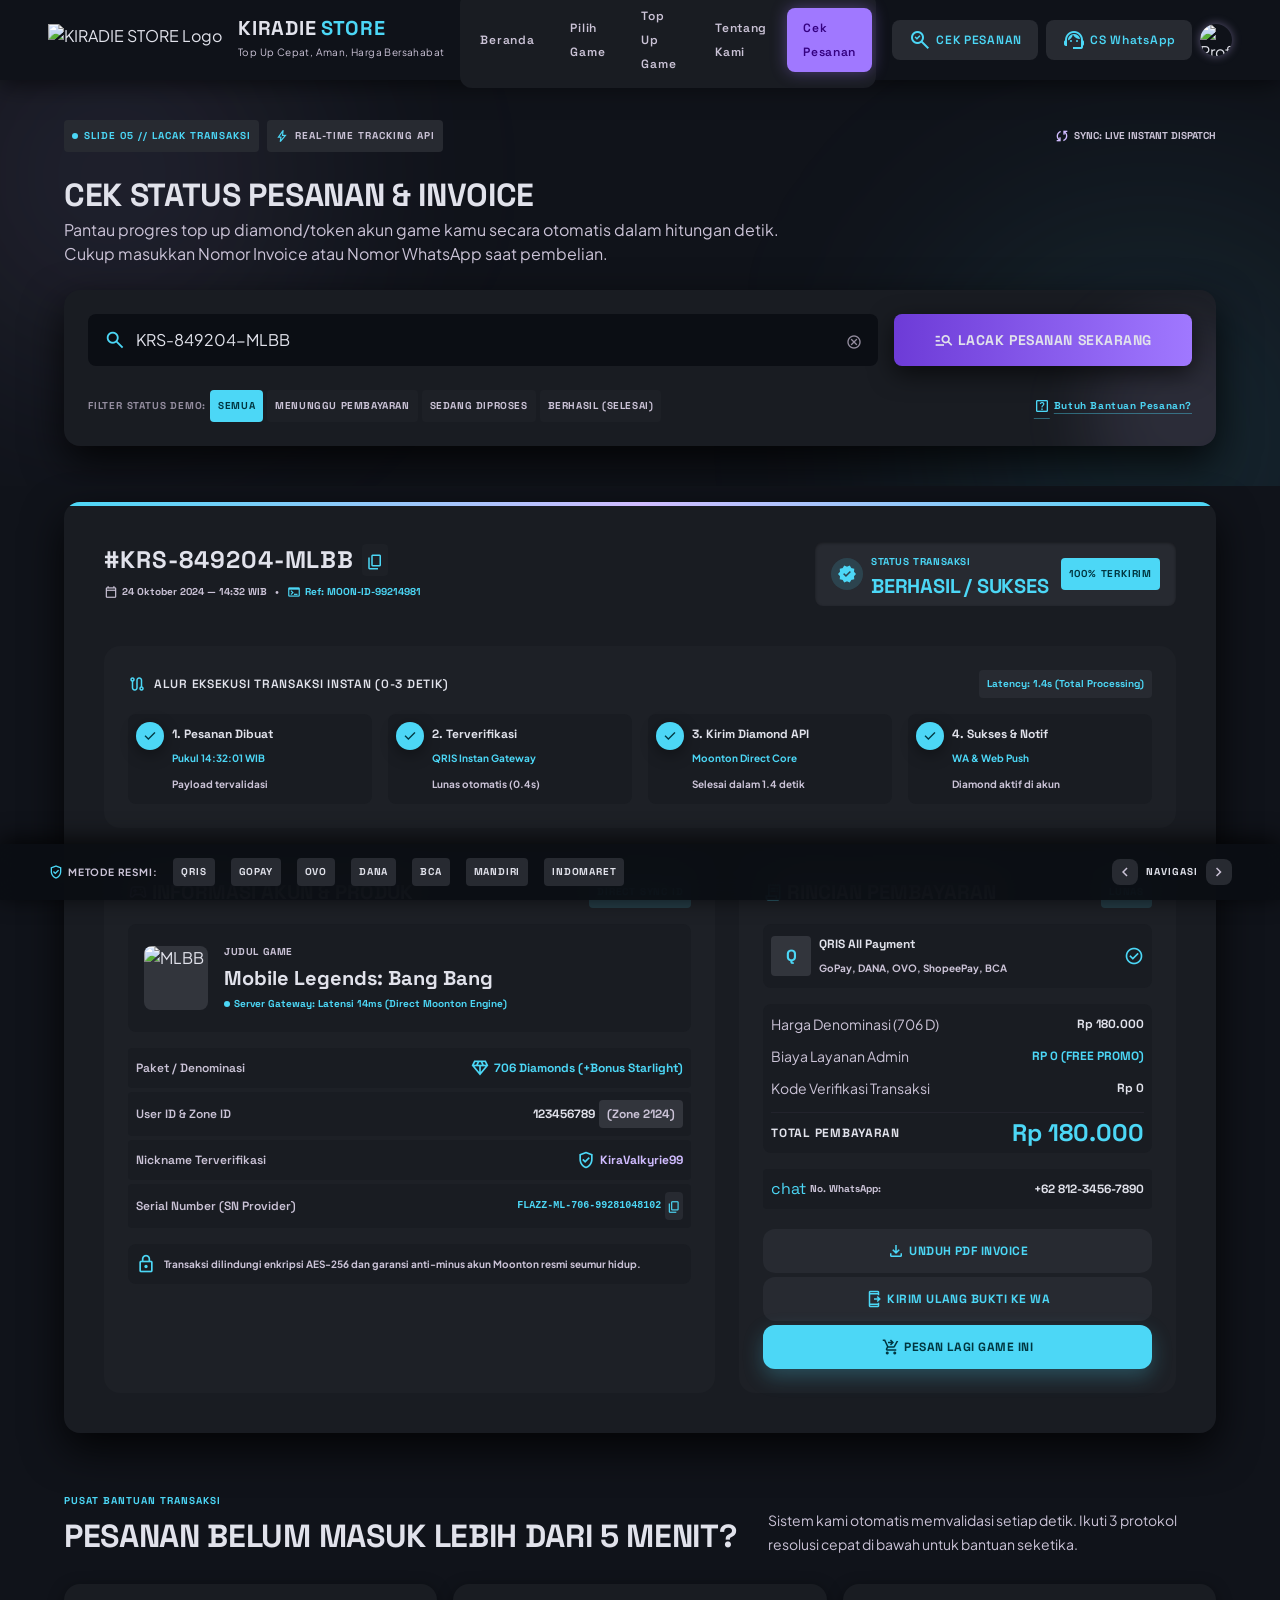
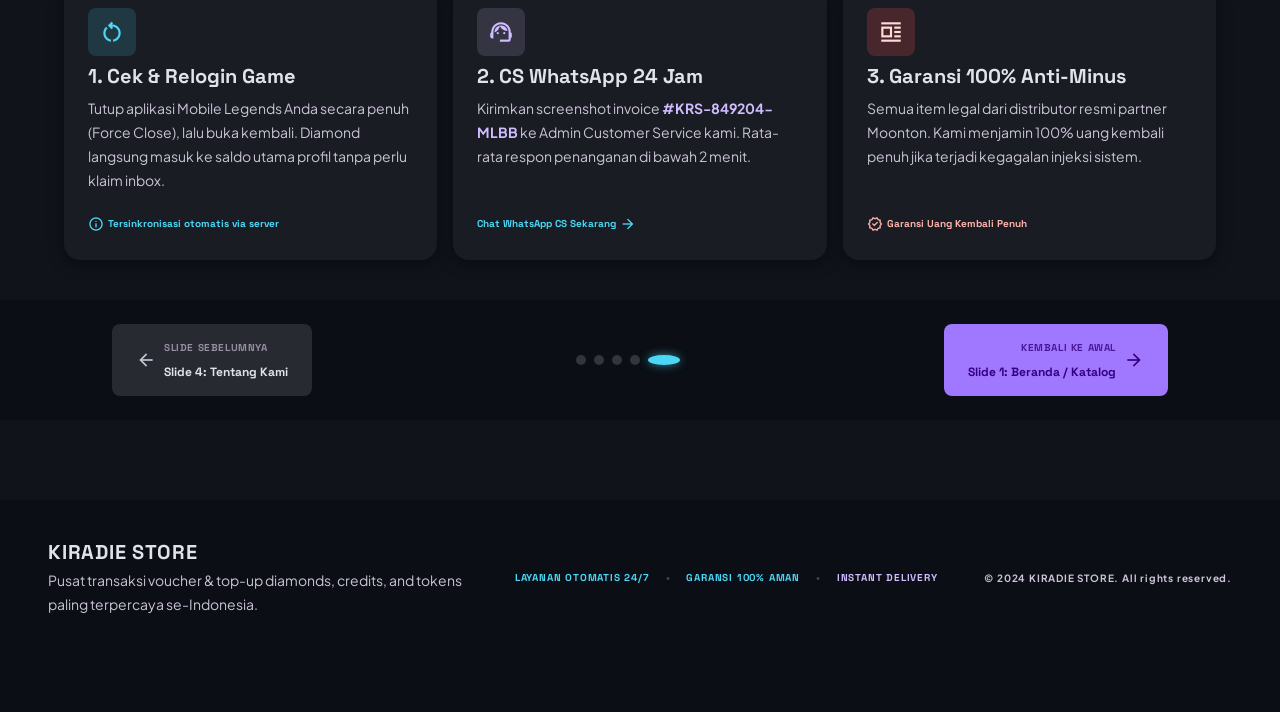
==== cek-pesanan.html @ 27579ad7 "Add files via upload" ====
<!DOCTYPE html>
<html lang="id">
<head>
  <meta charset="utf-8">
  <meta name="viewport" content="width=device-width, initial-scale=1.0">
  <title>Cek Pesanan — KIRADIE STORE</title>
  <link rel="stylesheet" href="style.css">
  <link href="https://fonts.googleapis.com/css2?family=Plus+Jakarta+Sans:wght@400;500;600;700&family=Space+Grotesk:wght@500;600;700&display=swap" rel="stylesheet">
  <link href="https://fonts.googleapis.com/css2?family=Material+Symbols+Outlined:opsz,wght,FILL,GRAD@24,400,0,0" rel="stylesheet">
</head>
<body>
  <header class="site-header">
    <div class="header-inner">
      <div class="header-brand">
        <img class="brand-logo" alt="KIRADIE STORE Logo" src="https://lh3.googleusercontent.com/aida-public/[base64]">
        <div class="brand-text">
          <div class="brand-name"><span>KIRADIE</span><span class="accent">STORE</span></div>
          <span class="brand-tagline">Top Up Cepat, Aman, Harga Bersahabat</span>
        </div>
      </div>
      <nav class="main-nav">
        <a href="index.html" class="nav-link">Beranda</a>
        <a href="pilih-game.html" class="nav-link">Pilih Game</a>
        <a href="top-up-game.html" class="nav-link">Top Up Game</a>
        <a href="tentang-kami.html" class="nav-link">Tentang Kami</a>
        <a href="cek-pesanan.html" class="nav-link active">Cek Pesanan</a>
      </nav>
      <div class="header-actions">
        <a href="cek-pesanan.html" class="btn-check-order"><span class="material-symbols-outlined">search_check</span><span>Cek Pesanan</span></a>
        <a href="https://wa.me/" target="_blank" rel="noopener noreferrer" class="btn-cs"><span class="material-symbols-outlined">support_agent</span><span>CS WhatsApp</span></a>
        <img class="avatar" alt="Profile" src="https://lh3.googleusercontent.com/aida-public/[base64]">
      </div>
    </div>
  </header>

  <main class="main-content">
    <section class="tracking-section">
      <div class="tracking-glow-1"></div>
      <div class="tracking-glow-2"></div>
      <div class="container">
        <div class="tracking-inner">
          <div class="tracking-badges">
            <div class="left">
              <span class="tracking-badge"><span class="dot"></span>SLIDE 05 // LACAK TRANSAKSI</span>
              <span class="tracking-badge plain"><span class="material-symbols-outlined">bolt</span>REAL-TIME TRACKING API</span>
            </div>
            <div class="sync">
              <span class="material-symbols-outlined">sync</span>SYNC: LIVE INSTANT DISPATCH
            </div>
          </div>
          <div class="tracking-title">
            <h1>Cek Status Pesanan & Invoice</h1>
            <p>Pantau progres top up diamond/token akun game kamu secara otomatis dalam hitungan detik. Cukup masukkan Nomor Invoice atau Nomor WhatsApp saat pembelian.</p>
          </div>

          <div class="search-card">
            <form class="search-form" id="trackingForm">
              <div class="search-input-wrap">
                <span class="icon material-symbols-outlined">search</span>
                <input id="invoiceInput" type="text" value="KRS-849204-MLBB" placeholder="Contoh: KRS-20241029-8821 atau 081234567890">
                <button class="btn-clear" type="button" onclick="document.getElementById('invoiceInput').value=''"><span class="material-symbols-outlined">cancel</span></button>
              </div>
              <button class="search-submit" type="submit"><span class="material-symbols-outlined">manage_search</span>Lacak Pesanan Sekarang</button>
            </form>
            <div class="search-footer">
              <div class="left">
                <span class="label">Filter Status Demo:</span>
                <button class="status-chip active" data-filter="all" type="button">Semua</button>
                <button class="status-chip" data-filter="pending" type="button">Menunggu Pembayaran</button>
                <button class="status-chip" data-filter="process" type="button">Sedang Diproses</button>
                <button class="status-chip" data-filter="success" type="button">Berhasil (Selesai)</button>
              </div>
              <a class="help-link" href="https://wa.me/" target="_blank" rel="noopener noreferrer"><span class="material-symbols-outlined">help_center</span>Butuh Bantuan Pesanan?</a>
            </div>
          </div>
        </div>
      </div>
    </section>

    <!-- Invoice Detail -->
    <section class="container">
      <div class="invoice-container" id="invoiceContainer">
        <div class="invoice-card">
          <div class="invoice-header">
            <div class="left">
              <div class="invoice-id-row">
                <span class="invoice-id">#KRS-849204-MLBB</span>
                <button class="btn-copy" onclick="navigator.clipboard.writeText('KRS-849204-MLBB')"><span class="material-symbols-outlined">content_copy</span></button>
              </div>
              <div class="invoice-meta">
                <span class="item"><span class="material-symbols-outlined">calendar_today</span>24 Oktober 2024 — 14:32 WIB</span>
                <span>•</span>
                <span class="item accent"><span class="material-symbols-outlined">terminal</span>Ref: MOON-ID-99214981</span>
              </div>
            </div>
            <div class="status-pill">
              <div class="icon-box"><span class="material-symbols-outlined">verified</span></div>
              <div class="text">
                <span>Status Transaksi</span>
                <span>BERHASIL / SUKSES</span>
              </div>
              <span class="badge badge-secondary">100% TERKIRIM</span>
            </div>
          </div>

          <!-- Stepper -->
          <div class="stepper-card">
            <div class="stepper-card-header">
              <span class="label"><span class="material-symbols-outlined">route</span>Alur Eksekusi Transaksi Instan (0-3 Detik)</span>
              <span class="latency">Latency: 1.4s (Total Processing)</span>
            </div>
            <div class="stepper-grid">
              <div class="step-node"><div class="num"><span class="material-symbols-outlined">check</span></div><div class="text"><span class="title">1. Pesanan Dibuat</span><span class="time">Pukul 14:32:01 WIB</span><span class="detail">Payload tervalidasi</span></div></div>
              <div class="step-node"><div class="num"><span class="material-symbols-outlined">check</span></div><div class="text"><span class="title">2. Terverifikasi</span><span class="time">QRIS Instan Gateway</span><span class="detail">Lunas otomatis (0.4s)</span></div></div>
              <div class="step-node"><div class="num"><span class="material-symbols-outlined">check</span></div><div class="text"><span class="title">3. Kirim Diamond API</span><span class="time">Moonton Direct Core</span><span class="detail">Selesai dalam 1.4 detik</span></div></div>
              <div class="step-node"><div class="num"><span class="material-symbols-outlined">check</span></div><div class="text"><span class="title">4. Sukses & Notif</span><span class="time">WA & Web Push</span><span class="detail">Diamond aktif di akun</span></div></div>
            </div>
          </div>

          <div class="invoice-split">
            <div class="invoice-info-card">
              <div class="invoice-card-header">
                <div class="title info-icon"><span class="material-symbols-outlined">sports_esports</span>Informasi Akun & Produk</div>
                <span class="badge badge-soft">Direct Sync ID</span>
              </div>
              <div class="invoice-game-overview">
                <div class="icon"><img alt="MLBB" src="https://lh3.googleusercontent.com/aida-public/[base64]"></div>
                <div class="text">
                  <span class="l1">Judul Game</span>
                  <span class="l2">Mobile Legends: Bang Bang</span>
                  <span class="l3"><span class="dot"></span>Server Gateway: Latensi 14ms (Direct Moonton Engine)</span>
                </div>
              </div>
              <div class="invoice-specs">
                <div class="row"><span class="label">Paket / Denominasi</span><span class="value accent"><span class="material-symbols-outlined">diamond</span>706 Diamonds (+Bonus Starlight)</span></div>
                <div class="row"><span class="label">User ID & Zone ID</span><span class="value">123456789 <span class="badge-muted">(Zone 2124)</span></span></div>
                <div class="row"><span class="label">Nickname Terverifikasi</span><span class="value accent-primary"><span class="material-symbols-outlined">verified_user</span>KiraValkyrie99</span></div>
                <div class="row"><span class="label">Serial Number (SN Provider)</span><span class="value"><span class="serial">FLAZZ-ML-706-99281048102</span><button class="btn-copy-mini" onclick="navigator.clipboard.writeText('FLAZZ-ML-706-99281048102')"><span class="material-symbols-outlined">content_copy</span></button></span></div>
              </div>
              <div class="invoice-note"><span class="material-symbols-outlined">lock</span>Transaksi dilindungi enkripsi AES-256 dan garansi anti-minus akun Moonton resmi seumur hidup.</div>
            </div>

            <div class="invoice-payment-card">
              <div class="invoice-card-header">
                <div class="title pay-icon"><span class="material-symbols-outlined">receipt_long</span>Rincian Pembayaran</div>
                <span class="badge badge-soft">LUNAS</span>
              </div>
              <div class="payment-method-box">
                <div class="left">
                  <div class="logo-box">Q</div>
                  <div class="text"><span class="l1">QRIS All Payment</span><span class="l2">GoPay, DANA, OVO, ShopeePay, BCA</span></div>
                </div>
                <span class="check material-symbols-outlined">check_circle</span>
              </div>
              <div class="payment-fees">
                <div class="row"><span>Harga Denominasi (706 D)</span><span class="value">Rp 180.000</span></div>
                <div class="row"><span>Biaya Layanan Admin</span><span class="value free">Rp 0 (FREE PROMO)</span></div>
                <div class="row"><span>Kode Verifikasi Transaksi</span><span class="value">Rp 0</span></div>
                <div class="total"><span class="label">Total Pembayaran</span><span class="value">Rp 180.000</span></div>
              </div>
              <div class="wa-target">
                <div class="left"><span class="material-symbols-outlined">chat</span><span>No. WhatsApp:</span></div>
                <span class="value">+62 812-3456-7890</span>
              </div>
              <div class="invoice-actions">
                <button class="btn btn-secondary" onclick="showToast('Mengunduh Invoice PDF resmi...')"><span class="material-symbols-outlined">download</span>Unduh PDF Invoice</button>
                <button class="btn btn-secondary" onclick="showToast('Bukti invoice telah dikirim ulang ke nomor WhatsApp Anda.')"><span class="material-symbols-outlined">send_to_mobile</span>Kirim Ulang Bukti ke WA</button>
                <a href="top-up-game.html" class="btn btn-buy"><span class="material-symbols-outlined">shopping_cart_checkout</span>Pesan Lagi Game Ini</a>
              </div>
            </div>
          </div>
        </div>
      </div>
    </section>

    <!-- Help -->
    <section class="container section-lg">
      <div class="help-header">
        <div class="text">
          <span class="overline">PUSAT BANTUAN TRANSAKSI</span>
          <h2>Pesanan Belum Masuk Lebih dari 5 Menit?</h2>
        </div>
        <p>Sistem kami otomatis memvalidasi setiap detik. Ikuti 3 protokol resolusi cepat di bawah untuk bantuan seketika.</p>
      </div>
      <div class="help-cards">
        <div class="help-card">
          <div class="top">
            <div class="icon-box"><span class="material-symbols-outlined">restart_alt</span></div>
            <h3>1. Cek & Relogin Game</h3>
            <p>Tutup aplikasi Mobile Legends Anda secara penuh (Force Close), lalu buka kembali. Diamond langsung masuk ke saldo utama profil tanpa perlu klaim inbox.</p>
          </div>
          <div class="footer"><span class="material-symbols-outlined">info</span>Tersinkronisasi otomatis via server</div>
        </div>
        <div class="help-card">
          <div class="top">
            <div class="icon-box"><span class="material-symbols-outlined">support_agent</span></div>
            <h3>2. CS WhatsApp 24 Jam</h3>
            <p>Kirimkan screenshot invoice <strong>#KRS-849204-MLBB</strong> ke Admin Customer Service kami. Rata-rata respon penanganan di bawah 2 menit.</p>
          </div>
          <a href="https://wa.me/" target="_blank" rel="noopener noreferrer" class="footer">Chat WhatsApp CS Sekarang <span class="material-symbols-outlined">arrow_forward</span></a>
        </div>
        <div class="help-card">
          <div class="top">
            <div class="icon-box"><span class="material-symbols-outlined">format_image_left</span></div>
            <h3>3. Garansi 100% Anti-Minus</h3>
            <p>Semua item legal dari distributor resmi partner Moonton. Kami menjamin 100% uang kembali penuh jika terjadi kegagalan injeksi sistem.</p>
          </div>
          <div class="footer"><span class="material-symbols-outlined">verified</span>Garansi Uang Kembali Penuh</div>
        </div>
      </div>
    </section>

    <!-- Slide Navigation -->
    <section class="slide-nav">
      <div class="slide-nav-inner">
        <a href="tentang-kami.html" class="slide-link">
          <span class="material-symbols-outlined">arrow_back</span>
          <div class="text">
            <span>Slide Sebelumnya</span>
            <span>Slide 4: Tentang Kami</span>
          </div>
        </a>
        <div class="slide-dots">
          <span class="dot"></span><span class="dot"></span><span class="dot"></span><span class="dot"></span><span class="dot active"></span>
        </div>
        <a href="index.html" class="slide-link next">
          <div class="text">
            <span>Kembali Ke Awal</span>
            <span>Slide 1: Beranda / Katalog</span>
          </div>
          <span class="material-symbols-outlined">arrow_forward</span>
        </a>
      </div>
    </section>

    <div class="toast" id="toastNotification">
      <span class="material-symbols-outlined">notifications_active</span>
      <span id="toastMessage">Aksi berhasil dilakukan</span>
    </div>
  </main>

  <div class="bottom-bar">
    <div class="bottom-bar-inner">
      <div class="payment-methods">
        <span class="pm-label"><span class="material-symbols-outlined">verified_user</span>Metode Resmi:</span>
        <span class="pm-badge">QRIS</span><span class="pm-badge">GOPAY</span><span class="pm-badge">OVO</span><span class="pm-badge">DANA</span><span class="pm-badge">BCA</span><span class="pm-badge">MANDIRI</span><span class="pm-badge">INDOMARET</span>
      </div>
      <div class="bottom-nav">
        <button class="nav-arrow"><span class="material-symbols-outlined">chevron_left</span></button>
        <span class="nav-label">NAVIGASI</span>
        <button class="nav-arrow"><span class="material-symbols-outlined">chevron_right</span></button>
      </div>
    </div>
  </div>

  <footer class="site-footer">
    <div class="footer-inner">
      <div class="footer-brand">
        <span class="footer-title">KIRADIE STORE</span>
        <p>Pusat transaksi voucher & top-up diamonds, credits, and tokens paling terpercaya se-Indonesia.</p>
      </div>
      <div class="footer-features">
        <span>Layanan Otomatis 24/7</span><span>•</span>
        <span>Garansi 100% Aman</span><span>•</span>
        <span>Instant Delivery</span>
      </div>
      <div class="footer-copy">© 2024 KIRADIE STORE. All rights reserved.</div>
    </div>
  </footer>

  <script>
    (function() {
      const form = document.getElementById('trackingForm');
      const invoiceInput = document.getElementById('invoiceInput');
      const container = document.getElementById('invoiceContainer');

      form.addEventListener('submit', function(e) {
        e.preventDefault();
        container.classList.add('loading');
        setTimeout(() => {
          container.classList.remove('loading');
          showToast('Menampilkan hasil transaksi untuk: ' + (invoiceInput.value || 'KRS-849204-MLBB'));
        }, 350);
      });

      document.querySelectorAll('.status-chip').forEach(chip => {
        chip.addEventListener('click', () => {
          document.querySelectorAll('.status-chip').forEach(c => c.classList.remove('active'));
          chip.classList.add('active');
          showToast('Filter status diterapkan: ' + chip.innerText);
        });
      });
    })();

    function showToast(msg) {
      const toast = document.getElementById('toastNotification');
      document.getElementById('toastMessage').innerText = msg;
      toast.classList.add('visible');
      setTimeout(() => toast.classList.remove('visible'), 3200);
    }
  </script>
</body>
</html>
---- style.css ----
/* ============================================
   KIRADIE STORE — Shared Stylesheet
   ============================================ */

/* ---------- Reset ---------- */
*, *::before, *::after {
  box-sizing: border-box;
  margin: 0;
  padding: 0;
}
html { scroll-behavior: smooth; }
html, body { margin: 0; padding: 0; }

::-webkit-scrollbar { display: none; }

::selection {
  background-color: var(--primary);
  color: var(--on-primary);
}

/* ---------- Variables ---------- */
:root {
  --surface:              #10131a;
  --surface-lowest:       #0b0e14;
  --surface-low:          #191c22;
  --surface-container:    #1d2026;
  --surface-high:         #272a31;
  --surface-highest:      #32353c;
  --surface-bright:       #363940;

  --primary:              #d0bcff;
  --primary-container:    #a078ff;
  --primary-fixed:        #e9ddff;
  --primary-fixed-dim:    #d0bcff;
  --on-primary:           #3c0091;
  --on-primary-container: #340080;
  --inverse-primary:      #6d3bd7;

  --secondary:            #4cd7f6;
  --secondary-container:  #03b5d3;
  --secondary-fixed:      #acedff;
  --secondary-fixed-dim:  #4cd7f6;
  --on-secondary:         #003640;

  --tertiary:             #ffb3ad;
  --tertiary-container:   #ff5451;
  --tertiary-fixed:       #ffdad7;
  --on-tertiary:          #68000a;
  --on-tertiary-container:#5c0008;

  --on-surface:           #e1e2eb;
  --on-surface-variant:   #cbc3d7;
  --outline:              #958ea0;
  --outline-variant:      #494454;
  --error:                #ffb4ab;
  --error-container:      #93000a;

  --font-display: 'Space Grotesk', sans-serif;
  --font-body:    'Plus Jakarta Sans', sans-serif;

  --radius-sm:  0.25rem;
  --radius-md:  0.5rem;
  --radius-lg:  0.75rem;
  --radius-xl:  1rem;
  --radius-2xl: 1.5rem;
  --radius-full: 9999px;

  --sp-xs: 0.25rem;
  --sp-sm: 0.5rem;
  --sp-md: 1rem;
  --sp-lg: 1.5rem;
  --sp-xl: 2.5rem;
  --margin: 1rem;
  --margin-tablet: 2rem;
  --margin-desktop: 3rem;

  --shadow-sm: 0 2px 8px rgba(0,0,0,0.3);
  --shadow-md: 0 4px 16px rgba(0,0,0,0.4);
  --shadow-lg: 0 8px 24px rgba(0,0,0,0.6);
  --shadow-xl: 0 16px 40px rgba(0,0,0,0.8);
  --transition: all 0.2s ease;
}

/* ---------- Base ---------- */
body {
  background-color: var(--surface);
  color: var(--on-surface);
  font-family: var(--font-body);
  font-size: 16px;
  line-height: 24px;
  -webkit-font-smoothing: antialiased;
  min-height: 100vh;
  display: flex;
  flex-direction: column;
  overscroll-behavior: none;
}

h1, h2, h3, h4, h5, h6 {
  font-family: var(--font-display);
  font-weight: 600;
  line-height: 1.2;
}
p { margin: 0; }
a { color: inherit; text-decoration: none; }
img { max-width: 100%; display: block; }
button { cursor: pointer; border: none; background: none; color: inherit; font: inherit; }
input, select, textarea { font: inherit; color: inherit; outline: none; }

.material-symbols-outlined {
  font-variation-settings: 'FILL' 0, 'wght' 400, 'GRAD' 0, 'opsz' 24;
  vertical-align: middle;
  line-height: 1;
}

/* ---------- Typography Helpers ---------- */
.font-display   { font-family: var(--font-display); }
.font-body      { font-family: var(--font-body); }
.text-xs        { font-size: 10px; line-height: 14px; letter-spacing: 0.08em; font-weight: 700; }
.text-sm        { font-size: 12px; line-height: 16px; letter-spacing: 0.06em; font-weight: 600; }
.text-body-sm   { font-size: 14px; line-height: 20px; }
.text-body-md   { font-size: 16px; line-height: 24px; }
.text-body-lg   { font-size: 18px; line-height: 28px; }
.text-headline-sm { font-size: 20px; line-height: 28px; font-weight: 600; }
.text-headline-md { font-size: 24px; line-height: 32px; font-weight: 600; }
.text-headline-lg { font-size: 32px; line-height: 40px; font-weight: 700; letter-spacing: -0.01em; }
.text-display     { font-size: 48px; line-height: 56px; font-weight: 700; letter-spacing: -0.02em; }
.text-muted       { color: var(--on-surface-variant); }
.text-primary     { color: var(--primary); }
.text-secondary   { color: var(--secondary); }
.text-tertiary    { color: var(--tertiary); }
.text-accent      { color: var(--secondary); }
.uppercase        { text-transform: uppercase; }
.tracking-wider   { letter-spacing: 0.04em; }
.tracking-widest  { letter-spacing: 0.1em; }
.font-bold        { font-weight: 700; }
.font-semibold    { font-weight: 600; }

/* ---------- Layout ---------- */
.container {
  width: 100%;
  padding-left: var(--margin);
  padding-right: var(--margin);
  margin: 0 auto;
}
@media (min-width: 768px) {
  .container { padding-left: var(--margin-tablet); padding-right: var(--margin-tablet); }
}
@media (min-width: 1024px) {
  .container { padding-left: var(--margin-desktop); padding-right: var(--margin-desktop); }
}

.main-content {
  width: 100%;
  padding-top: 5rem;
  padding-bottom: 5rem;
  flex: 1;
  display: flex;
  flex-direction: column;
}

.flex  { display: flex; }
.flex-col { flex-direction: column; }
.items-center { align-items: center; }
.justify-between { justify-content: space-between; }
.gap-xs { gap: var(--sp-xs); }
.gap-sm { gap: var(--sp-sm); }
.gap-md { gap: var(--sp-md); }
.gap-lg { gap: var(--sp-lg); }
.gap-xl { gap: var(--sp-xl); }

/* ---------- Buttons ---------- */
.btn {
  display: inline-flex;
  align-items: center;
  justify-content: center;
  gap: var(--sp-xs);
  padding: 0.75rem 1rem;
  border-radius: var(--radius-lg);
  font-family: var(--font-display);
  font-size: 14px;
  font-weight: 700;
  text-transform: uppercase;
  letter-spacing: 0.04em;
  transition: var(--transition);
  white-space: nowrap;
}
.btn-primary {
  background: linear-gradient(90deg, var(--primary-container) 0%, var(--inverse-primary) 100%);
  color: var(--on-primary);
  box-shadow: 0 0 24px rgba(160,120,255,0.45);
}
.btn-primary:hover {
  box-shadow: 0 0 36px rgba(160,120,255,0.7);
  transform: scale(1.02);
}
.btn-primary:active { transform: scale(0.98); }
.btn-secondary {
  background: var(--surface-high);
  color: var(--secondary);
}
.btn-secondary:hover { background: var(--surface-highest); }
.btn-outline {
  background: var(--surface-container);
  color: var(--secondary);
  border: 1px solid var(--outline-variant);
}
.btn-cyan {
  background: var(--secondary);
  color: var(--on-secondary);
  box-shadow: 0 0 24px rgba(76,215,246,0.5);
}
.btn-cyan:hover {
  background: var(--secondary-fixed);
  transform: scale(1.05);
}
.btn-ghost {
  background: var(--surface-lowest);
  color: var(--on-surface);
}
.btn-ghost:hover { background: var(--surface-high); }

/* ---------- Badges ---------- */
.badge {
  display: inline-flex;
  align-items: center;
  gap: var(--sp-xs);
  padding: 0.25rem 0.5rem;
  border-radius: var(--radius-sm);
  font-family: var(--font-display);
  font-size: 10px;
  font-weight: 700;
  letter-spacing: 0.08em;
  text-transform: uppercase;
}
.badge-primary   { background: var(--primary-container); color: var(--on-primary-container); }
.badge-secondary { background: var(--secondary); color: var(--on-secondary); }
.badge-tertiary  { background: var(--tertiary-container); color: var(--on-tertiary-container); }
.badge-muted     { background: var(--surface-highest); color: var(--on-surface-variant); }
.badge-soft      { background: rgba(76,215,246,0.15); color: var(--secondary); }

/* ============================================
   HEADER
   ============================================ */
.site-header {
  position: fixed;
  top: 0;
  width: 100%;
  z-index: 50;
  background: rgba(16,19,26,0.9);
  backdrop-filter: blur(20px);
  -webkit-backdrop-filter: blur(20px);
  box-shadow: 0 4px 24px rgba(0,0,0,0.6);
}
.header-inner {
  height: 5rem;
  width: 100%;
  padding: 0 var(--margin);
  display: flex;
  align-items: center;
  justify-content: space-between;
  gap: var(--sp-md);
}
@media (min-width: 768px)  { .header-inner { padding: 0 var(--margin-tablet); } }
@media (min-width: 1024px) { .header-inner { padding: 0 var(--margin-desktop); } }

.header-brand {
  display: flex;
  align-items: center;
  gap: var(--sp-md);
  flex-shrink: 0;
}
.brand-logo {
  height: 2rem;
  width: auto;
  object-fit: contain;
}
.brand-text { display: flex; flex-direction: column; }
.brand-name {
  display: flex;
  align-items: center;
  gap: var(--sp-xs);
  font-family: var(--font-display);
  font-size: 20px;
  font-weight: 700;
  text-transform: uppercase;
  letter-spacing: 0.04em;
}
.brand-name .accent { color: var(--secondary); }
.brand-tagline {
  font-size: 10px;
  color: var(--on-surface-variant);
  letter-spacing: 0.04em;
  display: none;
}
@media (min-width: 640px) { .brand-tagline { display: block; } }

.main-nav {
  display: none;
  align-items: center;
  gap: var(--sp-xs);
  padding: var(--sp-xs);
  border-radius: var(--radius-lg);
  background: var(--surface-low);
}
@media (min-width: 1280px) { .main-nav { display: flex; } }

.nav-link {
  font-family: var(--font-display);
  font-size: 12px;
  font-weight: 600;
  letter-spacing: 0.06em;
  padding: 0.5rem 1rem;
  border-radius: var(--radius-md);
  color: var(--on-surface-variant);
  transition: var(--transition);
}
.nav-link:hover {
  color: var(--on-surface);
  background: var(--surface-container-high);
}
.nav-link.active {
  background: var(--primary-container);
  color: var(--on-primary-container);
  box-shadow: 0 0 16px rgba(160,120,255,0.4);
}

.header-actions {
  display: flex;
  align-items: center;
  gap: var(--sp-sm);
  flex-shrink: 0;
}
.btn-check-order {
  display: none;
  align-items: center;
  gap: var(--sp-xs);
  padding: 0.5rem 1rem;
  border-radius: var(--radius-md);
  background: var(--surface-high);
  color: var(--secondary);
  font-family: var(--font-display);
  font-size: 12px;
  font-weight: 600;
  letter-spacing: 0.06em;
  text-transform: uppercase;
  transition: var(--transition);
}
.btn-check-order:hover {
  background: var(--secondary);
  color: var(--on-secondary);
}
@media (min-width: 768px) { .btn-check-order { display: flex; } }

.btn-cs {
  display: flex;
  align-items: center;
  gap: var(--sp-xs);
  padding: 0.5rem 1rem;
  border-radius: var(--radius-md);
  background: var(--surface-high);
  color: var(--secondary-fixed-dim);
  font-family: var(--font-display);
  font-size: 12px;
  font-weight: 600;
  letter-spacing: 0.06em;
  transition: var(--transition);
}
.btn-cs:hover {
  background: var(--surface-highest);
  color: var(--on-surface);
}
.btn-cs span:last-child { display: none; }
@media (min-width: 1024px) { .btn-cs span:last-child { display: inline; } }

.avatar {
  width: 2rem;
  height: 2rem;
  border-radius: var(--radius-full);
  object-fit: cover;
  box-shadow: 0 0 10px rgba(208,188,255,0.4);
}

/* ============================================
   BOTTOM BAR
   ============================================ */
.bottom-bar {
  position: fixed;
  bottom: 0;
  left: 0;
  right: 0;
  z-index: 40;
  background: rgba(11,14,20,0.95);
  backdrop-filter: blur(20px);
  -webkit-backdrop-filter: blur(20px);
  box-shadow: 0 -4px 24px rgba(0,0,0,0.8);
}
.bottom-bar-inner {
  height: 3.5rem;
  width: 100%;
  padding: 0 var(--margin);
  display: flex;
  align-items: center;
  justify-content: space-between;
  gap: var(--sp-md);
}
@media (min-width: 768px)  { .bottom-bar-inner { padding: 0 var(--margin-tablet); } }
@media (min-width: 1024px) { .bottom-bar-inner { padding: 0 var(--margin-desktop); } }

.payment-methods {
  display: flex;
  align-items: center;
  gap: var(--sp-md);
  overflow-x: auto;
  padding: var(--sp-xs) 0;
}
.pm-label {
  display: flex;
  align-items: center;
  gap: var(--sp-xs);
  flex-shrink: 0;
  font-size: 10px;
  font-weight: 700;
  letter-spacing: 0.08em;
  text-transform: uppercase;
  color: var(--on-surface-variant);
}
.pm-label .material-symbols-outlined { color: var(--secondary); font-size: 16px; }
.pm-badge {
  flex-shrink: 0;
  padding: 0.15rem 0.5rem;
  border-radius: var(--radius-sm);
  background: var(--surface-high);
  color: var(--on-surface);
  font-family: var(--font-display);
  font-size: 10px;
  font-weight: 700;
  letter-spacing: 0.08em;
}
.bottom-nav {
  display: flex;
  align-items: center;
  gap: var(--sp-xs);
  flex-shrink: 0;
}
.nav-arrow {
  padding: var(--sp-xs);
  border-radius: var(--radius-md);
  background: var(--surface-high);
  color: var(--on-surface-variant);
  transition: var(--transition);
  display: flex;
  align-items: center;
  justify-content: center;
}
.nav-arrow:hover {
  background: var(--primary-container);
  color: var(--on-primary-container);
}
.nav-arrow .material-symbols-outlined { font-size: 18px; }
.nav-label {
  font-family: var(--font-display);
  font-size: 10px;
  font-weight: 700;
  letter-spacing: 0.1em;
  color: var(--on-surface);
  padding: 0 var(--sp-xs);
}

/* ============================================
   FOOTER
   ============================================ */
.site-footer {
  width: 100%;
  background: var(--surface-lowest);
  padding-top: var(--sp-xl);
  padding-bottom: 6rem;
  color: var(--on-surface-variant);
}
.footer-inner {
  width: 100%;
  padding: 0 var(--margin);
  display: flex;
  flex-direction: column;
  align-items: center;
  justify-content: space-between;
  gap: var(--sp-lg);
}
@media (min-width: 768px)  { .footer-inner { flex-direction: row; padding: 0 var(--margin-tablet); } }
@media (min-width: 1024px) { .footer-inner { padding: 0 var(--margin-desktop); } }

.footer-brand {
  display: flex;
  flex-direction: column;
  align-items: center;
  gap: var(--sp-xs);
  text-align: center;
}
@media (min-width: 768px) {
  .footer-brand { align-items: flex-start; text-align: left; }
}
.footer-title {
  font-family: var(--font-display);
  font-size: 20px;
  font-weight: 700;
  letter-spacing: 0.04em;
  text-transform: uppercase;
  color: var(--on-surface);
}
.footer-brand p { font-size: 14px; max-width: 420px; }

.footer-features {
  display: flex;
  flex-wrap: wrap;
  align-items: center;
  justify-content: center;
  gap: var(--sp-md);
}
.footer-features span {
  font-family: var(--font-display);
  font-size: 10px;
  font-weight: 700;
  letter-spacing: 0.08em;
  text-transform: uppercase;
}
.footer-features span:nth-child(1) { color: var(--secondary); }
.footer-features span:nth-child(3) { color: var(--secondary-fixed-dim); }
.footer-features span:nth-child(5) { color: var(--primary); }
.footer-features span:nth-child(even) { color: var(--outline-variant); }

.footer-copy {
  font-size: 10px;
  font-weight: 700;
  letter-spacing: 0.08em;
  text-align: center;
}
@media (min-width: 768px) { .footer-copy { text-align: right; } }

/* ============================================
   SECTION HELPERS
   ============================================ */
.section { padding: var(--sp-md) 0; }
.section-lg { padding: var(--sp-xl) 0; }
.section-title {
  font-family: var(--font-display);
  font-size: 24px;
  font-weight: 600;
  text-transform: uppercase;
  color: var(--on-surface);
}
.section-title-lg {
  font-family: var(--font-display);
  font-size: 32px;
  font-weight: 700;
  text-transform: uppercase;
  color: var(--on-surface);
}

/* ============================================
   HOME PAGE
   ============================================ */

/* Live Ticker */
.live-bar {
  width: 100%;
  background: var(--surface-lowest);
  padding: var(--sp-xs) 0;
  overflow: hidden;
}
.live-bar-inner {
  padding: 0 var(--margin);
  display: flex;
  align-items: center;
  justify-content: space-between;
  gap: var(--sp-md);
}
@media (min-width: 768px)  { .live-bar-inner { padding: 0 var(--margin-tablet); } }
@media (min-width: 1024px) { .live-bar-inner { padding: 0 var(--margin-desktop); } }

.live-status {
  display: flex;
  align-items: center;
  gap: var(--sp-sm);
  flex-shrink: 0;
}
.live-dot {
  display: inline-flex;
  width: 8px;
  height: 8px;
  border-radius: var(--radius-full);
  background: var(--secondary);
  animation: ping 1.5s infinite;
}
.live-label {
  font-family: var(--font-display);
  font-size: 10px;
  font-weight: 700;
  letter-spacing: 0.1em;
  text-transform: uppercase;
  color: var(--secondary);
  display: flex;
  align-items: center;
  gap: var(--sp-xs);
}
.live-label .material-symbols-outlined { font-size: 14px; }

.ticker-wrap {
  position: relative;
  overflow: hidden;
  width: 100%;
  height: 24px;
  display: flex;
  align-items: center;
}
.ticker-track {
  display: flex;
  flex-direction: column;
  gap: var(--sp-lg);
  white-space: nowrap;
  transition: transform 0.7s ease-in-out;
}
.ticker-item {
  display: flex;
  align-items: center;
  gap: var(--sp-xs);
  background: rgba(39,42,49,0.6);
  padding: 2px var(--sp-sm);
  border-radius: var(--radius-full);
  box-shadow: var(--shadow-sm);
}
.ticker-item .material-symbols-outlined { font-size: 14px; color: var(--secondary); }
.ticker-item .ticker-text {
  font-size: 14px;
  color: var(--on-surface);
}
.ticker-item .ticker-text .user { color: var(--secondary-fixed-dim); font-weight: 600; }
.ticker-item .ticker-text .item { color: var(--primary); font-weight: 700; }
.ticker-time {
  font-family: var(--font-display);
  font-size: 10px;
  font-weight: 700;
  color: var(--on-surface-variant);
  background: var(--surface-highest);
  padding: 0 6px;
  border-radius: var(--radius-sm);
}

.server-latency {
  display: none;
  align-items: center;
  gap: var(--sp-xs);
  flex-shrink: 0;
  font-family: var(--font-display);
  font-size: 10px;
  font-weight: 700;
  letter-spacing: 0.08em;
  text-transform: uppercase;
  color: var(--on-surface-variant);
}
@media (min-width: 1024px) { .server-latency { display: flex; } }
.server-latency .material-symbols-outlined { color: var(--secondary); font-size: 16px; }
.server-latency .value { color: var(--secondary); font-weight: 700; }

/* Hero */
.hero {
  position: relative;
  width: 100%;
  overflow: hidden;
  padding: var(--sp-lg) 0;
}
@media (min-width: 1024px) { .hero { padding: var(--sp-xl) 0; } }

.hero-glow {
  position: absolute;
  border-radius: 50%;
  filter: blur(130px);
  pointer-events: none;
}
.hero-glow-1 { top: -8rem; left: -5rem; width: 24rem; height: 24rem; background: rgba(160,120,255,0.2); }
.hero-glow-2 { top: 25%; right: -7rem; width: 28rem; height: 28rem; background: rgba(3,181,211,0.2); }
.hero-glow-3 { bottom: -6rem; left: 33%; width: 20rem; height: 20rem; background: rgba(255,84,81,0.15); }

.hero-grid {
  position: relative;
  z-index: 10;
  display: grid;
  grid-template-columns: 1fr;
  gap: var(--sp-xl);
  align-items: center;
}
@media (min-width: 1024px) {
  .hero-grid { grid-template-columns: 7fr 5fr; gap: 1.5rem; }
}

.hero-content { display: flex; flex-direction: column; gap: var(--sp-md); }
.hero-tags {
  display: flex;
  flex-wrap: wrap;
  align-items: center;
  gap: var(--sp-xs);
}
.hero-tag {
  display: inline-flex;
  align-items: center;
  gap: 6px;
  padding: 4px var(--sp-sm);
  border-radius: var(--radius-full);
  background: var(--surface-high);
  box-shadow: var(--shadow-sm);
}
.hero-tag .dot {
  width: 8px;
  height: 8px;
  border-radius: var(--radius-full);
  background: var(--secondary);
  animation: pulse 2s infinite;
}
.hero-tag .label {
  font-family: var(--font-display);
  font-size: 10px;
  font-weight: 700;
  letter-spacing: 0.1em;
  text-transform: uppercase;
  color: var(--secondary);
}
.hero-tag.hot {
  background: rgba(255,84,81,0.2);
  color: var(--tertiary);
}
.hero-tag.hot .material-symbols-outlined { font-size: 14px; }
.hero-tag.hot .label { color: var(--tertiary); font-family: var(--font-display); letter-spacing: 0.06em; }

.hero-title {
  font-family: var(--font-display);
  font-size: 34px;
  font-weight: 700;
  text-transform: uppercase;
  line-height: 1.2;
  letter-spacing: -0.02em;
  color: var(--on-surface);
  margin: 0;
}
@media (min-width: 640px) { .hero-title { font-size: 42px; } }
@media (min-width: 1024px) { .hero-title { font-size: 48px; line-height: 56px; } }
.hero-title .gradient-text {
  background: linear-gradient(90deg, var(--secondary), var(--primary), var(--secondary-fixed));
  -webkit-background-clip: text;
  -webkit-text-fill-color: transparent;
  background-clip: text;
}
.hero-subtitle {
  font-size: 18px;
  line-height: 28px;
  color: var(--on-surface-variant);
  max-width: 640px;
}

.metric-grid {
  display: grid;
  grid-template-columns: repeat(2, 1fr);
  gap: var(--sp-sm);
  padding: var(--sp-xs) 0;
}
@media (min-width: 640px) { .metric-grid { grid-template-columns: repeat(3, 1fr); } }
.metric-card {
  padding: var(--sp-sm);
  border-radius: var(--radius-lg);
  background: var(--surface-low);
  box-shadow: var(--shadow-sm);
  display: flex;
  flex-direction: column;
}
.metric-card:last-child {
  grid-column: span 2;
  justify-content: center;
}
@media (min-width: 640px) { .metric-card:last-child { grid-column: span 1; } }
.metric-card .metric-value {
  display: flex;
  align-items: center;
  gap: var(--sp-xs);
  font-family: var(--font-display);
  font-size: 20px;
  font-weight: 700;
  color: var(--on-surface);
}
.metric-card .metric-value .material-symbols-outlined { font-size: 20px; color: var(--secondary); }
.metric-card:nth-child(2) .metric-value .material-symbols-outlined { color: var(--primary); }
.metric-card:nth-child(3) .metric-value .material-symbols-outlined { color: var(--secondary-fixed-dim); }
.metric-card .metric-label {
  font-family: var(--font-display);
  font-size: 10px;
  font-weight: 700;
  letter-spacing: 0.08em;
  text-transform: uppercase;
  color: var(--on-surface-variant);
  margin-top: 2px;
}

.hero-cta {
  display: flex;
  flex-wrap: wrap;
  align-items: center;
  gap: var(--sp-md);
  padding-top: var(--sp-xs);
}
.hero-cta .btn { padding: 0.75rem 1.5rem; font-size: 20px; text-transform: uppercase; }
.hero-cta .btn .material-symbols-outlined { font-size: 24px; }

.social-proof {
  display: flex;
  align-items: center;
  gap: var(--sp-md);
  padding-top: var(--sp-xs);
}
.avatars { display: flex; }
.avatars .av {
  width: 36px;
  height: 36px;
  border-radius: var(--radius-full);
  border: 2px solid var(--surface);
  background-size: cover;
  background-position: center;
  margin-left: -12px;
}
.avatars .av:first-child { margin-left: 0; }
.avatars .av-more {
  width: 36px;
  height: 36px;
  border-radius: var(--radius-full);
  border: 2px solid var(--surface);
  margin-left: -12px;
  background: var(--primary);
  color: var(--on-primary);
  font-family: var(--font-display);
  font-size: 10px;
  font-weight: 700;
  display: flex;
  align-items: center;
  justify-content: center;
}
.stars { display: flex; color: var(--primary); }
.stars .material-symbols-outlined {
  font-size: 16px;
  font-variation-settings: 'FILL' 1;
}
.social-proof-text { font-size: 14px; color: var(--on-surface-variant); font-weight: 500; }

/* Hero visual card */
.hero-visual {
  border-radius: var(--radius-2xl);
  background: var(--surface-low);
  padding: var(--sp-md);
  box-shadow: var(--shadow-xl);
  position: relative;
  overflow: hidden;
}
.hot-picks-header {
  display: flex;
  align-items: center;
  justify-content: space-between;
  padding-bottom: var(--sp-sm);
}
.hot-picks-title {
  display: flex;
  align-items: center;
  gap: var(--sp-xs);
  font-family: var(--font-display);
  font-size: 20px;
  font-weight: 600;
  text-transform: uppercase;
  letter-spacing: 0.04em;
  color: var(--on-surface);
}
.hot-picks-title .material-symbols-outlined { color: var(--secondary); font-size: 20px; }

.montage {
  position: relative;
  width: 100%;
  height: 16rem;
  border-radius: var(--radius-xl);
  overflow: hidden;
  background-size: cover;
  background-position: center;
  box-shadow: var(--shadow-lg);
}
@media (min-width: 640px) { .montage { height: 18rem; } }
.montage::before {
  content: '';
  position: absolute;
  inset: 0;
  background: linear-gradient(to top, var(--surface), rgba(16,19,26,0.4), transparent);
}
.montage .badge-instant {
  position: absolute;
  top: var(--sp-sm);
  left: var(--sp-sm);
  display: flex;
  align-items: center;
  gap: 4px;
  padding: 4px var(--sp-sm);
  border-radius: var(--radius-md);
  background: rgba(11,14,20,0.9);
  backdrop-filter: blur(8px);
  color: var(--secondary);
  font-family: var(--font-display);
  font-size: 10px;
  font-weight: 700;
  letter-spacing: 0.08em;
}
.montage .montage-content {
  position: absolute;
  bottom: var(--sp-md);
  left: var(--sp-md);
  right: var(--sp-md);
  display: flex;
  flex-direction: column;
  gap: var(--sp-xs);
}
.montage .montage-label {
  font-family: var(--font-display);
  font-size: 10px;
  font-weight: 700;
  letter-spacing: 0.1em;
  text-transform: uppercase;
  color: var(--secondary);
}
.montage .montage-title {
  font-family: var(--font-display);
  font-size: 24px;
  font-weight: 700;
  color: var(--on-surface);
}
.montage .montage-desc {
  font-size: 14px;
  color: var(--on-surface-variant);
  overflow: hidden;
  text-overflow: ellipsis;
  white-space: nowrap;
}

.quick-games {
  display: grid;
  grid-template-columns: repeat(3, 1fr);
  gap: var(--sp-xs);
  padding-top: var(--sp-md);
}
.quick-game {
  padding: var(--sp-xs);
  border-radius: var(--radius-xl);
  background: var(--surface-container);
  display: flex;
  flex-direction: column;
  align-items: center;
  text-align: center;
  gap: 4px;
  transition: var(--transition);
  box-shadow: var(--shadow-sm);
}
.quick-game:hover {
  background: var(--surface-high);
}
.quick-game-img {
  width: 48px;
  height: 48px;
  border-radius: var(--radius-md);
  overflow: hidden;
  background-size: cover;
  background-position: center;
  transition: var(--transition);
}
.quick-game:hover .quick-game-img { transform: scale(1.05); }
.quick-game-name {
  font-family: var(--font-display);
  font-size: 12px;
  font-weight: 700;
  color: var(--on-surface);
}
.quick-game-price { font-size: 10px; font-weight: 700; color: var(--secondary); }

.see-more-btn {
  width: 100%;
  padding: var(--sp-sm) var(--sp-md);
  border-radius: var(--radius-xl);
  background: var(--surface-high);
  color: var(--secondary);
  font-family: var(--font-display);
  font-size: 14px;
  font-weight: 700;
  display: flex;
  align-items: center;
  justify-content: space-between;
  transition: var(--transition);
  margin-top: var(--sp-md);
}
.see-more-btn:hover {
  background: var(--secondary);
  color: var(--on-secondary);
}

/* 4 Pillars */
.pillars {
  display: grid;
  grid-template-columns: 1fr;
  gap: var(--sp-xl);
  padding: var(--sp-md) 0;
}
@media (min-width: 640px) { .pillars { grid-template-columns: repeat(2, 1fr); } }
@media (min-width: 1024px) { .pillars { grid-template-columns: repeat(4, 1fr); } }

.pillar {
  padding: var(--sp-md);
  border-radius: var(--radius-2xl);
  background: var(--surface-low);
  box-shadow: var(--shadow-sm);
  transition: var(--transition);
  display: flex;
  flex-direction: column;
  gap: var(--sp-xs);
}
.pillar:hover { box-shadow: var(--shadow-md); }
.pillar-icon {
  width: 48px;
  height: 48px;
  border-radius: var(--radius-lg);
  display: flex;
  align-items: center;
  justify-content: center;
}
.pillar-icon .material-symbols-outlined { font-size: 26px; }
.pillar:nth-child(1) .pillar-icon { background: rgba(160,120,255,0.2); color: var(--primary); }
.pillar:nth-child(2) .pillar-icon { background: rgba(3,181,211,0.2); color: var(--secondary); }
.pillar:nth-child(3) .pillar-icon { background: rgba(160,120,255,0.2); color: var(--primary-fixed-dim); }
.pillar:nth-child(4) .pillar-icon { background: rgba(255,84,81,0.2); color: var(--tertiary); }
.pillar-label {
  font-family: var(--font-display);
  font-size: 10px;
  font-weight: 700;
  letter-spacing: 0.08em;
  text-transform: uppercase;
}
.pillar:nth-child(1) .pillar-label { color: var(--primary); }
.pillar:nth-child(2) .pillar-label { color: var(--secondary); }
.pillar:nth-child(3) .pillar-label { color: var(--primary-fixed-dim); }
.pillar:nth-child(4) .pillar-label { color: var(--tertiary); }
.pillar-title {
  font-family: var(--font-display);
  font-size: 20px;
  font-weight: 700;
  color: var(--on-surface);
}
.pillar p { font-size: 14px; color: var(--on-surface-variant); }

/* Steps */
.steps-panel {
  padding: var(--sp-lg);
  border-radius: var(--radius-2xl);
  background: var(--surface-low);
  box-shadow: var(--shadow-xl);
  position: relative;
  overflow: hidden;
}
@media (min-width: 1024px) { .steps-panel { padding: var(--sp-xl); } }
.steps-header {
  display: flex;
  flex-direction: column;
  gap: var(--sp-md);
  padding-bottom: var(--sp-lg);
}
@media (min-width: 768px) { .steps-header { flex-direction: row; align-items: flex-end; justify-content: space-between; } }

.steps-label {
  display: inline-flex;
  align-items: center;
  gap: var(--sp-xs);
  color: var(--secondary);
  font-family: var(--font-display);
  font-size: 12px;
  font-weight: 700;
  letter-spacing: 0.06em;
  text-transform: uppercase;
  margin-bottom: var(--sp-xs);
}
.steps-label .material-symbols-outlined { font-size: 18px; }
.steps-title {
  font-family: var(--font-display);
  font-size: 32px;
  font-weight: 700;
  text-transform: uppercase;
  color: var(--on-surface);
}
.steps-desc {
  font-size: 16px;
  color: var(--on-surface-variant);
  max-width: 600px;
  margin-top: var(--sp-xs);
}

.steps-grid {
  display: grid;
  grid-template-columns: 1fr;
  gap: var(--sp-xl);
  position: relative;
  z-index: 10;
}
@media (min-width: 768px) { .steps-grid { grid-template-columns: repeat(3, 1fr); } }

.step-card {
  padding: var(--sp-md);
  border-radius: var(--radius-2xl);
  background: var(--surface-container);
  display: flex;
  flex-direction: column;
  gap: var(--sp-md);
  box-shadow: var(--shadow-md);
  transition: var(--transition);
}
.step-card:hover { background: var(--surface-high); }
.step-top {
  display: flex;
  align-items: center;
  justify-content: space-between;
}
.step-num {
  width: 40px;
  height: 40px;
  border-radius: var(--radius-lg);
  display: flex;
  align-items: center;
  justify-content: center;
  font-family: var(--font-display);
  font-size: 20px;
  font-weight: 700;
}
.step-card:nth-child(1) .step-num { background: var(--primary); color: var(--on-primary); }
.step-card:nth-child(2) .step-num { background: var(--secondary); color: var(--on-secondary); }
.step-card:nth-child(3) .step-num { background: var(--primary-container); color: var(--on-primary-container); }
.step-card .material-symbols-outlined { font-size: 28px; color: var(--on-surface-variant); }
.step-title {
  font-family: var(--font-display);
  font-size: 20px;
  font-weight: 700;
  color: var(--on-surface);
}
.step-desc { font-size: 14px; color: var(--on-surface-variant); }
.step-link {
  margin-top: auto;
  padding-top: var(--sp-xs);
  font-family: var(--font-display);
  font-size: 10px;
  font-weight: 700;
  letter-spacing: 0.08em;
  text-transform: uppercase;
  color: var(--secondary);
  display: flex;
  align-items: center;
  gap: 4px;
}
.step-link .material-symbols-outlined { font-size: 14px; }

/* Popular games */
.popular-header {
  display: flex;
  align-items: center;
  justify-content: space-between;
  margin-bottom: var(--sp-md);
}
.popular-header .title-wrap {
  display: flex;
  align-items: center;
  gap: var(--sp-xs);
}
.popular-header .material-symbols-outlined { color: var(--secondary); font-size: 24px; }
.popular-header h2 {
  font-family: var(--font-display);
  font-size: 24px;
  font-weight: 700;
  text-transform: uppercase;
  color: var(--on-surface);
}
.popular-header .see-all {
  color: var(--secondary);
  font-family: var(--font-display);
  font-size: 12px;
  font-weight: 700;
  letter-spacing: 0.06em;
  text-transform: uppercase;
  display: flex;
  align-items: center;
  gap: 4px;
}
.popular-header .see-all:hover { color: var(--on-surface); }
.popular-header .see-all .material-symbols-outlined { font-size: 16px; }

.game-grid {
  display: grid;
  grid-template-columns: repeat(2, 1fr);
  gap: var(--sp-md);
}
@media (min-width: 640px) { .game-grid { grid-template-columns: repeat(3, 1fr); } }
@media (min-width: 1024px) { .game-grid { grid-template-columns: repeat(5, 1fr); } }

.game-card {
  border-radius: var(--radius-2xl);
  background: var(--surface-low);
  padding: var(--sp-xs);
  display: flex;
  flex-direction: column;
  gap: var(--sp-xs);
  transition: var(--transition);
  box-shadow: var(--shadow-md);
}
.game-card:hover {
  background: var(--surface-container);
  transform: translateY(-4px);
}
.game-img {
  position: relative;
  width: 100%;
  aspect-ratio: 3 / 4;
  border-radius: var(--radius-xl);
  overflow: hidden;
  background-size: cover;
  background-position: center;
}
.game-img::before {
  content: '';
  position: absolute;
  inset: 0;
  background: linear-gradient(to top, var(--surface-lowest), transparent);
}
.game-badge {
  position: absolute;
  top: 8px;
  left: 8px;
  padding: 2px 8px;
  border-radius: var(--radius-sm);
  font-family: var(--font-display);
  font-size: 10px;
  font-weight: 700;
  letter-spacing: 0.06em;
  text-transform: uppercase;
}
.game-badge.sale   { background: var(--tertiary-container); color: var(--on-tertiary); }
.game-badge.instan { background: var(--primary-container); color: var(--on-primary); }
.game-badge.flash  { background: var(--tertiary-container); color: var(--on-tertiary); }
.game-badge.populer{ background: var(--secondary-container); color: var(--on-secondary); }
.game-badge.riot   { background: var(--surface-highest); color: var(--on-surface); }

.game-meta {
  position: absolute;
  bottom: 8px;
  left: 8px;
  right: 8px;
  display: flex;
  flex-direction: column;
}
.game-meta .publisher {
  font-family: var(--font-display);
  font-size: 10px;
  font-weight: 700;
  text-transform: uppercase;
  color: var(--secondary);
}
.game-meta .name {
  font-family: var(--font-display);
  font-size: 20px;
  font-weight: 700;
  color: var(--on-surface);
  overflow: hidden;
  text-overflow: ellipsis;
  white-space: nowrap;
}

.game-info {
  padding: var(--sp-xs);
  display: flex;
  align-items: center;
  justify-content: space-between;
}
.game-info .type { font-size: 10px; font-weight: 700; color: var(--on-surface-variant); }
.game-info .price { font-family: var(--font-display); font-size: 12px; font-weight: 700; color: var(--primary); }
.game-info .icon-btn {
  width: 32px;
  height: 32px;
  border-radius: var(--radius-md);
  background: var(--surface-high);
  display: flex;
  align-items: center;
  justify-content: center;
  color: var(--on-surface-variant);
  transition: var(--transition);
}
.game-card:hover .icon-btn {
  background: var(--primary);
  color: var(--on-primary);
}
.game-info .icon-btn .material-symbols-outlined { font-size: 18px; }

/* CTA */
.cta-banner {
  position: relative;
  border-radius: var(--radius-2xl);
  background: linear-gradient(to right, var(--surface-container), var(--surface-high), var(--surface-container));
  padding: var(--sp-lg);
  box-shadow: var(--shadow-xl);
  display: flex;
  flex-direction: column;
  align-items: center;
  justify-content: space-between;
  gap: var(--sp-lg);
  margin: var(--sp-xl) 0;
}
@media (min-width: 1024px) {
  .cta-banner { flex-direction: row; padding: var(--sp-xl); }
}
.cta-banner-content {
  position: relative;
  z-index: 10;
  display: flex;
  flex-direction: column;
  gap: var(--sp-xs);
  text-align: center;
}
@media (min-width: 1024px) { .cta-banner-content { text-align: left; } }
.cta-banner-content .overline {
  font-family: var(--font-display);
  font-size: 10px;
  font-weight: 700;
  letter-spacing: 0.1em;
  text-transform: uppercase;
  color: var(--secondary);
}
.cta-banner-content h3 {
  font-family: var(--font-display);
  font-size: 32px;
  font-weight: 700;
  text-transform: uppercase;
  color: var(--on-surface);
}
.cta-banner-content p {
  font-size: 16px;
  color: var(--on-surface-variant);
  max-width: 640px;
}
.cta-banner-actions {
  position: relative;
  z-index: 10;
  display: flex;
  flex-wrap: wrap;
  align-items: center;
  justify-content: center;
  gap: var(--sp-md);
}
.cta-banner-actions .btn { padding: 0.75rem 2rem; font-size: 20px; }
.cta-banner-actions .btn .material-symbols-outlined { font-size: 24px; }

/* ============================================
   PAGE: PILIH GAME
   ============================================ */
.page-header {
  position: relative;
  padding: var(--sp-lg) 0;
  overflow: hidden;
}
.page-header-glow-1 {
  position: absolute;
  top: -6rem;
  left: 25%;
  width: 24rem;
  height: 24rem;
  border-radius: 50%;
  background: rgba(160,120,255,0.1);
  filter: blur(120px);
  pointer-events: none;
}
.page-header-glow-2 {
  position: absolute;
  top: 50%;
  right: 10px;
  width: 20rem;
  height: 20rem;
  border-radius: 50%;
  background: rgba(76,215,246,0.1);
  filter: blur(120px);
  pointer-events: none;
}

.page-header-row {
  display: flex;
  flex-direction: column;
  gap: var(--sp-lg);
  margin-bottom: var(--sp-xl);
}
@media (min-width: 1024px) {
  .page-header-row { flex-direction: row; align-items: flex-end; justify-content: space-between; }
}
.page-header-content { max-width: 640px; display: flex; flex-direction: column; gap: var(--sp-xs); }
.page-header-content .meta {
  display: flex;
  align-items: center;
  gap: var(--sp-sm);
  flex-wrap: wrap;
}
.page-header-content .meta .slide-badge {
  padding: 2px var(--sp-sm);
  border-radius: var(--radius-sm);
  background: rgba(208,188,255,0.15);
  color: var(--primary);
  font-family: var(--font-display);
  font-size: 10px;
  font-weight: 700;
  letter-spacing: 0.1em;
  text-transform: uppercase;
}
.page-header-content .meta .server-status {
  font-family: var(--font-display);
  font-size: 10px;
  font-weight: 700;
  letter-spacing: 0.06em;
  text-transform: uppercase;
  color: var(--secondary);
  display: flex;
  align-items: center;
  gap: 4px;
}
.page-header-content .meta .dot {
  width: 6px;
  height: 6px;
  border-radius: var(--radius-full);
  background: var(--secondary);
  animation: ping 1.5s infinite;
}
.page-header-content h1 {
  font-family: var(--font-display);
  font-size: 32px;
  font-weight: 700;
  letter-spacing: -0.01em;
  text-transform: uppercase;
  color: var(--on-surface);
}
.page-header-content h1 .accent { color: var(--secondary); }
.page-header-content p {
  font-size: 16px;
  color: var(--on-surface-variant);
}

.filter-wrap { display: flex; flex-direction: column; gap: var(--sp-sm); }
.filter-tabs {
  display: flex;
  align-items: center;
  gap: var(--sp-xs);
  background: var(--surface-low);
  padding: 6px;
  border-radius: var(--radius-lg);
  flex-wrap: wrap;
}
.filter-tab {
  font-family: var(--font-display);
  font-size: 12px;
  font-weight: 600;
  letter-spacing: 0.06em;
  padding: var(--sp-sm) var(--sp-md);
  border-radius: var(--radius-md);
  background: transparent;
  color: var(--on-surface-variant);
  transition: var(--transition);
  white-space: nowrap;
}
.filter-tab:hover {
  background: var(--surface-high);
  color: var(--on-surface);
}
.filter-tab.active {
  background: var(--primary-container);
  color: var(--on-primary-container);
  box-shadow: var(--shadow-md);
}
.filter-meta {
  display: flex;
  align-items: center;
  justify-content: space-between;
  padding: 0 var(--sp-xs);
  font-family: var(--font-display);
  font-size: 10px;
  font-weight: 700;
  color: var(--on-surface-variant);
}
.filter-meta .validate { color: var(--secondary-fixed-dim); }

/* Bento Games Layout */
.bento-games {
  display: grid;
  grid-template-columns: 1fr;
  gap: var(--sp-md);
  margin-bottom: var(--sp-xl);
}
@media (min-width: 768px) { .bento-games { grid-template-columns: repeat(2, 1fr); } }
@media (min-width: 1024px) { .bento-games { grid-template-columns: repeat(12, 1fr); } }

.bento-card {
  display: flex;
  flex-direction: column;
  justify-content: space-between;
  background: var(--surface-low);
  border-radius: var(--radius-xl);
  overflow: hidden;
  box-shadow: var(--shadow-xl);
  transition: var(--transition);
  position: relative;
}
.bento-card:hover {
  transform: translateY(-4px);
  box-shadow: 0 0 24px rgba(160,120,255,0.25);
}
.bento-card.col-5 { grid-column: span 12; }
.bento-card.col-4 { grid-column: span 12; }
.bento-card.col-3 { grid-column: span 12; }
.bento-card.col-6 { grid-column: span 12; }
@media (min-width: 1024px) {
  .bento-card.col-5 { grid-column: span 5; }
  .bento-card.col-4 { grid-column: span 4; }
  .bento-card.col-3 { grid-column: span 3; }
  .bento-card.col-6 { grid-column: span 6; }
}
.bento-card:hover .bento-img { transform: scale(1.05); }
.bento-card:hover .bento-title { color: var(--primary); }

.bento-img-wrap {
  position: relative;
  width: 100%;
  height: 16rem;
  overflow: hidden;
  background: var(--surface-highest);
}
@media (min-width: 768px) { .bento-img-wrap { height: 18rem; } }
.bento-img {
  width: 100%;
  height: 100%;
  object-fit: cover;
  transition: transform 0.5s ease;
}
.bento-img-wrap::before {
  content: '';
  position: absolute;
  inset: 0;
  background: linear-gradient(to top, var(--surface-low), rgba(25,28,34,0.4), transparent);
  z-index: 1;
}
.bento-badges {
  position: absolute;
  top: var(--sp-md);
  left: var(--sp-md);
  display: flex;
  flex-wrap: wrap;
  gap: var(--sp-xs);
  z-index: 2;
}
.bento-badge {
  padding: 4px var(--sp-sm);
  border-radius: var(--radius-sm);
  font-family: var(--font-display);
  font-size: 10px;
  font-weight: 700;
  letter-spacing: 0.06em;
  text-transform: uppercase;
}
.bento-badge.primary { background: var(--tertiary-container); color: var(--on-tertiary-container); }
.bento-badge.secondary { background: var(--secondary); color: var(--on-secondary); }
.bento-badge.dark { background: rgba(11,14,20,0.8); backdrop-filter: blur(8px); color: var(--secondary); }
.bento-badge.soft { background: var(--surface-high); color: var(--primary); }

.bento-icon {
  position: absolute;
  top: var(--sp-md);
  right: var(--sp-md);
  z-index: 2;
}
.bento-icon .icon-btn {
  width: 40px;
  height: 40px;
  border-radius: var(--radius-full);
  background: rgba(11,14,20,0.8);
  backdrop-filter: blur(8px);
  display: flex;
  align-items: center;
  justify-content: center;
  color: var(--primary);
  transition: var(--transition);
}
.bento-card:hover .bento-icon .icon-btn { background: var(--primary); color: var(--on-primary); }

.bento-meta {
  position: absolute;
  bottom: var(--sp-md);
  left: var(--sp-md);
  right: var(--sp-md);
  display: flex;
  align-items: flex-end;
  justify-content: space-between;
  gap: var(--sp-sm);
  z-index: 2;
}
.bento-meta .text { display: flex; flex-direction: column; }
.bento-meta .category {
  font-family: var(--font-display);
  font-size: 10px;
  font-weight: 700;
  letter-spacing: 0.1em;
  text-transform: uppercase;
  color: var(--secondary);
}
.bento-meta .bento-title {
  font-family: var(--font-display);
  font-size: 24px;
  font-weight: 700;
  text-transform: uppercase;
  color: var(--on-surface);
  transition: var(--transition);
}
.bento-meta .currency {
  display: flex;
  align-items: center;
  gap: 4px;
  background: rgba(50,53,60,0.9);
  padding: 4px var(--sp-sm);
  border-radius: var(--radius-md);
}
.bento-meta .currency .material-symbols-outlined { font-size: 16px; color: var(--secondary); }
.bento-meta .currency span:last-child {
  font-family: var(--font-display);
  font-size: 10px;
  font-weight: 700;
  color: var(--on-surface);
}

.bento-body {
  padding: var(--sp-lg);
  display: flex;
  flex-direction: column;
  justify-content: space-between;
  gap: var(--sp-md);
  flex: 1;
  background: var(--surface-low);
}
.bento-desc {
  font-size: 14px;
  color: var(--on-surface-variant);
  display: -webkit-box;
  -webkit-line-clamp: 2;
  -webkit-box-orient: vertical;
  overflow: hidden;
}
.bento-footer {
  display: flex;
  align-items: center;
  justify-content: space-between;
  padding-top: var(--sp-xs);
}
.bento-price {
  display: flex;
  flex-direction: column;
}
.bento-price .label {
  font-family: var(--font-display);
  font-size: 10px;
  font-weight: 700;
  text-transform: uppercase;
  color: var(--on-surface-variant);
}
.bento-price .value {
  font-family: var(--font-display);
  font-size: 20px;
  font-weight: 700;
  color: var(--secondary);
}
.bento-body .btn {
  padding: 0.5rem 1rem;
  font-size: 12px;
}

/* Assurance bar */
.assurance-bar {
  width: 100%;
  background: var(--surface-low);
  border-radius: var(--radius-xl);
  padding: var(--sp-lg);
  margin-bottom: var(--sp-xl);
  display: flex;
  flex-direction: column;
  align-items: center;
  justify-content: space-between;
  gap: var(--sp-md);
}
@media (min-width: 768px) { .assurance-bar { flex-direction: row; } }
.assurance-left {
  display: flex;
  align-items: center;
  gap: var(--sp-md);
}
.assurance-icon {
  width: 48px;
  height: 48px;
  border-radius: var(--radius-lg);
  background: var(--surface-high);
  display: flex;
  align-items: center;
  justify-content: center;
  color: var(--secondary);
  flex-shrink: 0;
}
.assurance-icon .material-symbols-outlined { font-size: 28px; }
.assurance-text { display: flex; flex-direction: column; }
.assurance-text .title {
  font-family: var(--font-display);
  font-size: 20px;
  font-weight: 700;
  color: var(--on-surface);
}
.assurance-text .subtitle { font-size: 14px; color: var(--on-surface-variant); }
.assurance-text .subtitle strong { color: var(--on-surface); }

.assurance-right {
  display: flex;
  align-items: center;
  gap: var(--sp-lg);
  flex-shrink: 0;
}
.assurance-right .item {
  display: flex;
  align-items: center;
  gap: var(--sp-xs);
  font-family: var(--font-display);
  font-size: 12px;
  font-weight: 600;
  color: var(--on-surface-variant);
}
.assurance-right .item .material-symbols-outlined { color: var(--secondary); font-size: 20px; }

/* Flow navigation */
.flow-nav {
  display: flex;
  align-items: center;
  justify-content: space-between;
  padding: var(--sp-md) 0 var(--sp-lg);
}
.flow-btn {
  display: flex;
  align-items: center;
  gap: var(--sp-xs);
  padding: 0.5rem 1rem;
  border-radius: var(--radius-md);
  background: var(--surface-high);
  color: var(--on-surface-variant);
  font-family: var(--font-display);
  font-size: 12px;
  font-weight: 600;
  letter-spacing: 0.06em;
  text-transform: uppercase;
  transition: var(--transition);
}
.flow-btn:hover { background: var(--surface-highest); color: var(--on-surface); }
.flow-btn.primary {
  background: var(--secondary);
  color: var(--on-secondary);
  box-shadow: 0 0 16px rgba(76,215,246,0.35);
  font-weight: 700;
}
.flow-btn.primary:hover { background: var(--secondary-fixed); }

.flow-dots {
  display: none;
  align-items: center;
  gap: var(--sp-xs);
}
@media (min-width: 768px) { .flow-dots { display: flex; } }
.flow-dots .dot {
  width: 10px;
  height: 10px;
  border-radius: var(--radius-full);
  background: var(--surface-highest);
}
.flow-dots .dot.active {
  width: 32px;
  background: var(--secondary);
  box-shadow: 0 0 8px rgba(76,215,246,0.6);
}

/* ============================================
   PAGE: TOP UP GAME
   ============================================ */
.checkout-hero {
  position: relative;
  width: 100%;
  background: var(--surface-lowest);
  overflow: hidden;
}
.checkout-hero-glow-1 {
  position: absolute; top: -8rem; left: 25%; width: 600px; height: 350px;
  background: rgba(208,188,255,0.1); border-radius: 50%; filter: blur(120px);
  pointer-events: none;
}
.checkout-hero-glow-2 {
  position: absolute; top: 2.5rem; right: 10px; width: 450px; height: 300px;
  background: rgba(76,215,246,0.1); border-radius: 50%; filter: blur(100px);
  pointer-events: none;
}
.checkout-banner {
  position: relative;
  width: 100%;
  height: 18rem;
}
@media (min-width: 768px) { .checkout-banner { height: 21rem; } }
@media (min-width: 1024px) { .checkout-banner { height: 24rem; } }
.checkout-banner-img {
  width: 100%;
  height: 100%;
  background-size: cover;
  background-position: center;
}
.checkout-banner::before {
  content: '';
  position: absolute;
  inset: 0;
  background: linear-gradient(to top, var(--surface) 0%, rgba(16,19,26,0.7) 50%, rgba(16,19,26,0.2) 100%);
}
.checkout-banner::after {
  content: '';
  position: absolute;
  inset: 0;
  background: linear-gradient(to right, var(--surface) 0%, transparent 50%, rgba(16,19,26,0.4) 100%);
}
.checkout-banner-content {
  position: absolute;
  bottom: 1.5rem;
  left: 0;
  right: 0;
  padding: 0 var(--margin);
  display: flex;
  flex-direction: column;
  gap: var(--sp-md);
  z-index: 2;
}
@media (min-width: 768px)  { .checkout-banner-content { padding: 0 var(--margin-tablet); flex-direction: row; align-items: flex-end; justify-content: space-between; } }
@media (min-width: 1024px) { .checkout-banner-content { padding: 0 var(--margin-desktop); } }

.checkout-game-info {
  display: flex;
  align-items: center;
  gap: var(--sp-md);
}
.checkout-game-icon {
  width: 80px;
  height: 80px;
  border-radius: var(--radius-xl);
  overflow: hidden;
  box-shadow: var(--shadow-xl);
  background: var(--surface-high);
  flex-shrink: 0;
  border: 2px solid rgba(208,188,255,0.4);
}
@media (min-width: 768px) { .checkout-game-icon { width: 96px; height: 96px; } }
.checkout-game-icon img { width: 100%; height: 100%; object-fit: cover; }
.checkout-game-meta { display: flex; flex-direction: column; gap: var(--sp-xs); }
.checkout-game-meta .badges {
  display: flex;
  align-items: center;
  flex-wrap: wrap;
  gap: var(--sp-xs);
}
.checkout-game-meta .badges .badge-secondary {
  display: flex;
  align-items: center;
  gap: 4px;
}
.checkout-game-meta .badges .badge-secondary .dot {
  width: 6px; height: 6px; border-radius: 50%;
  background: var(--secondary);
  animation: pulse 2s infinite;
}
.checkout-game-meta h1 {
  font-family: var(--font-display);
  font-size: 32px;
  font-weight: 700;
  color: var(--on-surface);
  letter-spacing: -0.01em;
}
.checkout-game-meta p {
  font-size: 14px;
  color: var(--on-surface-variant);
  max-width: 640px;
}
.checkout-status {
  display: flex;
  align-items: center;
  gap: var(--sp-sm);
  background: rgba(29,32,38,0.8);
  backdrop-filter: blur(8px);
  padding: var(--sp-xs) var(--sp-md);
  border-radius: var(--radius-xl);
  box-shadow: var(--shadow-md);
  align-self: flex-start;
}
@media (min-width: 768px) { .checkout-status { align-self: auto; } }
.checkout-status .material-symbols-outlined { color: var(--secondary); font-size: 20px; }
.checkout-status .text { display: flex; flex-direction: column; }
.checkout-status .text .t1 {
  font-family: var(--font-display);
  font-size: 10px;
  font-weight: 700;
  letter-spacing: 0.04em;
  text-transform: uppercase;
  color: var(--secondary);
}
.checkout-status .text .t2 {
  font-size: 14px;
  color: var(--on-surface-variant);
}
.checkout-status .text .t2 strong { color: var(--on-surface); font-weight: 700; }

.checkout-workspace {
  width: 100%;
  padding: var(--sp-xl) 0;
}
.checkout-grid {
  display: grid;
  grid-template-columns: 1fr;
  gap: var(--sp-xl);
  align-items: start;
}
@media (min-width: 1024px) {
  .checkout-grid { grid-template-columns: 8fr 4fr; gap: 1.5rem; }
}

.checkout-steps { display: flex; flex-direction: column; gap: var(--sp-xl); }

.checkout-step {
  background: var(--surface-container);
  border-radius: var(--radius-xl);
  padding: var(--sp-lg);
  box-shadow: var(--shadow-xl);
  position: relative;
}
.step-header {
  display: flex;
  align-items: center;
  justify-content: space-between;
  gap: var(--sp-md);
  padding-bottom: var(--sp-md);
  margin-bottom: var(--sp-md);
}
.step-header .left {
  display: flex;
  align-items: center;
  gap: var(--sp-sm);
}
.step-number {
  width: 32px;
  height: 32px;
  border-radius: var(--radius-md);
  background: var(--primary-container);
  color: var(--on-primary-container);
  font-family: var(--font-display);
  font-size: 20px;
  font-weight: 700;
  display: flex;
  align-items: center;
  justify-content: center;
  flex-shrink: 0;
}
.step-header .text { display: flex; flex-direction: column; }
.step-header .text h2 {
  font-family: var(--font-display);
  font-size: 20px;
  font-weight: 700;
  color: var(--on-surface);
}
.step-header .text p {
  font-size: 14px;
  color: var(--on-surface-variant);
}
.step-header .btn-help {
  display: flex;
  align-items: center;
  gap: var(--sp-xs);
  padding: var(--sp-xs) var(--sp-sm);
  border-radius: var(--radius-md);
  background: var(--surface-high);
  color: var(--secondary);
  font-family: var(--font-display);
  font-size: 10px;
  font-weight: 700;
  letter-spacing: 0.06em;
  text-transform: uppercase;
  transition: var(--transition);
}
.step-header .btn-help:hover { background: var(--surface-highest); }
.step-header .btn-help .material-symbols-outlined { font-size: 18px; }
.step-header .badge-muted { flex-shrink: 0; }

.input-grid {
  display: grid;
  grid-template-columns: 1fr;
  gap: var(--sp-md);
}
@media (min-width: 640px) {
  .input-grid { grid-template-columns: 7fr 5fr; }
}
.input-field { display: flex; flex-direction: column; gap: var(--sp-xs); }
.input-field label {
  font-family: var(--font-display);
  font-size: 12px;
  font-weight: 600;
  letter-spacing: 0.06em;
  text-transform: uppercase;
  color: var(--on-surface);
}
.input-wrapper { position: relative; }
.input-wrapper input {
  width: 100%;
  padding: 0.5rem 2.5rem 0.5rem 1rem;
  border-radius: var(--radius-md);
  background: var(--surface-lowest);
  color: var(--on-surface);
  font-size: 16px;
  border: none;
  box-shadow: inset 0 1px 3px rgba(0,0,0,0.4);
  transition: var(--transition);
}
.input-wrapper input::placeholder { color: var(--outline-variant); }
.input-wrapper input:focus {
  outline: none;
  box-shadow: 0 0 0 2px var(--primary);
}
.input-wrapper .input-icon {
  position: absolute;
  right: 12px;
  top: 50%;
  transform: translateY(-50%);
  color: var(--outline-variant);
  font-size: 20px;
  pointer-events: none;
}

.nickname-checker {
  margin-top: var(--sp-md);
  padding: var(--sp-md);
  background: var(--surface-low);
  border-radius: var(--radius-md);
  display: flex;
  flex-direction: column;
  gap: var(--sp-md);
  align-items: center;
}
@media (min-width: 640px) {
  .nickname-checker { flex-direction: row; justify-content: space-between; }
}
.nickname-checker .info {
  display: flex;
  align-items: center;
  gap: var(--sp-sm);
  width: 100%;
}
.nickname-checker .info .material-symbols-outlined {
  font-size: 24px;
  color: var(--secondary);
  flex-shrink: 0;
}
.nickname-checker .info .text { display: flex; flex-direction: column; }
.nickname-checker .info .text span:first-child {
  font-family: var(--font-display);
  font-size: 10px;
  font-weight: 700;
  text-transform: uppercase;
  color: var(--on-surface-variant);
  letter-spacing: 0.06em;
}
.nickname-checker .info .text #accountStatusText {
  font-family: var(--font-display);
  font-size: 12px;
  font-weight: 700;
  color: var(--on-surface);
}
.nickname-checker .btn-check {
  width: 100%;
  padding: var(--sp-xs) var(--sp-md);
  border-radius: var(--radius-md);
  background: var(--surface-high);
  color: var(--secondary);
  font-family: var(--font-display);
  font-size: 12px;
  font-weight: 700;
  letter-spacing: 0.06em;
  text-transform: uppercase;
  transition: var(--transition);
}
.nickname-checker .btn-check:hover { background: var(--surface-highest); }
@media (min-width: 640px) { .nickname-checker .btn-check { width: auto; } }

.guide-toggle {
  margin-top: var(--sp-md);
  padding: var(--sp-md);
  background: var(--surface-lowest);
  border-radius: var(--radius-md);
  display: none;
}
.guide-toggle.visible { display: block; }
.guide-toggle .row {
  display: flex;
  align-items: flex-start;
  justify-content: space-between;
  gap: var(--sp-sm);
}
.guide-toggle .text { max-width: 100%; }
.guide-toggle .text .label {
  font-family: var(--font-display);
  font-size: 12px;
  font-weight: 700;
  letter-spacing: 0.06em;
  text-transform: uppercase;
  color: var(--secondary);
}
.guide-toggle .text p {
  font-size: 14px;
  color: var(--on-surface-variant);
  margin-top: var(--sp-xs);
}
.guide-toggle .text p strong { color: var(--on-surface); font-weight: 600; }
.guide-toggle .btn-close {
  color: var(--on-surface-variant);
  padding: 4px;
}
.guide-toggle .btn-close:hover { color: var(--on-surface); }
.guide-toggle .btn-close .material-symbols-outlined { font-size: 20px; }

/* Nominal grid */
.nominal-grid {
  display: grid;
  grid-template-columns: repeat(2, 1fr);
  gap: var(--sp-md);
}
@media (min-width: 640px) { .nominal-grid { grid-template-columns: repeat(3, 1fr); } }
@media (min-width: 1280px) { .nominal-grid { grid-template-columns: repeat(4, 1fr); } }

.nominal-card {
  position: relative;
  text-align: left;
  padding: var(--sp-md);
  border-radius: var(--radius-xl);
  background: var(--surface-low);
  box-shadow: var(--shadow-md);
  transition: var(--transition);
  display: flex;
  flex-direction: column;
  justify-content: space-between;
  gap: var(--sp-sm);
  border: 1px solid transparent;
}
.nominal-card:hover { background: var(--surface-high); }
.nominal-card.selected {
  background: var(--surface-high);
  border-color: var(--secondary);
  box-shadow: 0 0 0 2px var(--secondary);
}
.nominal-card .row-top {
  display: flex;
  align-items: center;
  justify-content: space-between;
  width: 100%;
}
.nominal-card .row-top .material-symbols-outlined { font-size: 24px; color: var(--secondary); }
.nominal-card .row-top .badge-muted {
  font-size: 10px;
  padding: 2px 6px;
}
.nominal-card .name {
  font-family: var(--font-display);
  font-size: 20px;
  font-weight: 700;
  color: var(--on-surface);
}
.nominal-card .subtitle { font-size: 10px; font-weight: 700; color: var(--on-surface-variant); }
.nominal-card .subtitle.accent { color: var(--tertiary); }
.nominal-card .subtitle.secondary { color: var(--secondary-fixed-dim); }
.nominal-card .row-bottom {
  display: flex;
  align-items: center;
  justify-content: space-between;
  margin-top: var(--sp-xs);
  padding-top: var(--sp-xs);
}
.nominal-card .price {
  font-family: var(--font-display);
  font-size: 14px;
  font-weight: 700;
  color: var(--secondary);
}
.nominal-card .check {
  display: none;
  color: var(--secondary);
}
.nominal-card .check .material-symbols-outlined { font-size: 18px; }
.nominal-card.selected .check { display: block; }

.nominal-card .recommend-badge {
  position: absolute;
  top: -10px;
  right: 12px;
  padding: 2px 8px;
  border-radius: var(--radius-full);
  font-family: var(--font-display);
  font-size: 10px;
  font-weight: 700;
  letter-spacing: 0.06em;
  text-transform: uppercase;
  display: flex;
  align-items: center;
  gap: 2px;
  box-shadow: var(--shadow-sm);
}
.nominal-card .recommend-badge .material-symbols-outlined { font-size: 12px; }
.nominal-card .recommend-badge.fire { background: var(--tertiary-container); color: var(--on-tertiary-container); }
.nominal-card .recommend-badge.star { background: var(--secondary-container); color: var(--on-secondary-container); }

/* Payment sections */
.payment-groups { display: flex; flex-direction: column; gap: var(--sp-md); }
.payment-group { display: flex; flex-direction: column; gap: var(--sp-xs); }
.payment-group .group-title {
  font-family: var(--font-display);
  font-size: 12px;
  font-weight: 600;
  letter-spacing: 0.06em;
  text-transform: uppercase;
  color: var(--on-surface-variant);
}
.payment-group + .payment-group { margin-top: var(--sp-sm); }
.payment-group-grid {
  display: grid;
  grid-template-columns: 1fr;
  gap: var(--sp-sm);
}
@media (min-width: 640px) { .payment-group-grid { grid-template-columns: repeat(2, 1fr); } }
@media (min-width: 768px) { .payment-group-grid { grid-template-columns: repeat(3, 1fr); } }
.payment-group-grid.two { grid-template-columns: 1fr; }
@media (min-width: 640px) { .payment-group-grid.two { grid-template-columns: repeat(2, 1fr); } }

.payment-card {
  display: flex;
  align-items: center;
  justify-content: space-between;
  padding: var(--sp-md);
  border-radius: var(--radius-xl);
  background: var(--surface-low);
  transition: var(--transition);
  box-shadow: var(--shadow-sm);
  text-align: left;
  border: 1px solid transparent;
}
.payment-card:hover { background: var(--surface-high); }
.payment-card.selected {
  background: var(--surface-high);
  border-color: var(--secondary);
  box-shadow: 0 0 0 2px var(--secondary);
}
.payment-card .left {
  display: flex;
  align-items: center;
  gap: var(--sp-sm);
}
.payment-card .logo-box {
  width: 40px;
  height: 40px;
  border-radius: var(--radius-md);
  background: var(--surface-highest);
  display: flex;
  align-items: center;
  justify-content: center;
  font-family: var(--font-display);
  font-size: 10px;
  font-weight: 700;
  color: var(--on-surface);
  flex-shrink: 0;
}
.payment-card .logo-box.secondary { color: var(--secondary); }
.payment-card .logo-box.primary { color: var(--primary); }
.payment-card .logo-box.tertiary { color: var(--tertiary); }
.payment-card .text { display: flex; flex-direction: column; }
.payment-card .text .name {
  font-family: var(--font-display);
  font-size: 12px;
  font-weight: 700;
  color: var(--on-surface);
}
.payment-card .text .fee {
  font-family: var(--font-display);
  font-size: 10px;
  font-weight: 600;
  color: var(--on-surface-variant);
}
.payment-card .text .fee.free { color: var(--secondary); }
.payment-card .check {
  color: var(--secondary);
  font-size: 20px;
  display: none;
}
.payment-card.selected .check { display: block; }

/* WA input */
.wa-input-wrap { display: flex; flex-direction: column; gap: var(--sp-xs); max-width: 32rem; }
.wa-input-wrapper {
  position: relative;
  display: flex;
}
.wa-input-wrapper .prefix {
  position: absolute;
  left: 14px;
  top: 50%;
  transform: translateY(-50%);
  font-family: var(--font-display);
  font-size: 12px;
  font-weight: 700;
  color: var(--on-surface-variant);
  pointer-events: none;
}
.wa-input-wrapper input {
  width: 100%;
  padding: 0.5rem 1rem 0.5rem 3.5rem;
  border-radius: var(--radius-md);
  background: var(--surface-lowest);
  color: var(--on-surface);
  font-size: 16px;
  border: none;
  box-shadow: inset 0 1px 3px rgba(0,0,0,0.4);
  transition: var(--transition);
}
.wa-input-wrapper input::placeholder { color: var(--outline-variant); }
.wa-input-wrapper input:focus {
  outline: none;
  box-shadow: 0 0 0 2px var(--primary);
}
.wa-input-wrap .hint {
  font-size: 10px;
  font-weight: 700;
  letter-spacing: 0.06em;
  color: var(--on-surface-variant);
  margin-top: var(--sp-xs);
}

/* Sticky summary */
.summary-col { display: flex; flex-direction: column; gap: var(--sp-md); }
@media (min-width: 1024px) {
  .summary-col { position: sticky; top: 6rem; }
}
.summary-card {
  background: var(--surface-high);
  border-radius: var(--radius-xl);
  padding: var(--sp-lg);
  box-shadow: var(--shadow-xl);
  position: relative;
  overflow: hidden;
}
.summary-card::before {
  content: '';
  position: absolute;
  top: -3rem;
  right: -3rem;
  width: 8rem;
  height: 8rem;
  border-radius: 50%;
  background: rgba(208,188,255,0.2);
  filter: blur(24px);
  pointer-events: none;
}
.summary-header {
  display: flex;
  align-items: center;
  justify-content: space-between;
  padding-bottom: var(--sp-sm);
  margin-bottom: var(--sp-md);
  position: relative;
  z-index: 1;
}
.summary-header .title {
  display: flex;
  align-items: center;
  gap: var(--sp-xs);
  font-family: var(--font-display);
  font-size: 20px;
  font-weight: 700;
  color: var(--on-surface);
}
.summary-header .title .material-symbols-outlined { font-size: 22px; color: var(--secondary); }

.summary-product {
  display: flex;
  align-items: center;
  gap: var(--sp-sm);
  padding: var(--sp-sm);
  border-radius: var(--radius-md);
  background: var(--surface-container);
  margin-bottom: var(--sp-md);
  position: relative;
  z-index: 1;
}
.summary-product .thumb {
  width: 48px;
  height: 48px;
  border-radius: var(--radius-md);
  background: var(--surface-highest);
  overflow: hidden;
  flex-shrink: 0;
}
.summary-product .thumb img { width: 100%; height: 100%; object-fit: cover; }
.summary-product .text {
  display: flex;
  flex-direction: column;
  overflow: hidden;
}
.summary-product .text .name {
  font-family: var(--font-display);
  font-size: 12px;
  font-weight: 700;
  color: var(--on-surface);
  overflow: hidden;
  text-overflow: ellipsis;
  white-space: nowrap;
}
.summary-product .text .type { font-size: 14px; color: var(--secondary); }

.summary-rows {
  display: flex;
  flex-direction: column;
  gap: var(--sp-sm);
  font-size: 14px;
  color: var(--on-surface-variant);
  position: relative;
  z-index: 1;
}
.summary-rows .row {
  display: flex;
  align-items: center;
  justify-content: space-between;
}
.summary-rows .row .value {
  font-family: var(--font-display);
  font-size: 12px;
  font-weight: 700;
  color: var(--on-surface);
  text-align: right;
  overflow: hidden;
  text-overflow: ellipsis;
  white-space: nowrap;
  max-width: 60%;
}

.summary-total {
  margin-top: var(--sp-sm);
  padding: var(--sp-md);
  border-radius: var(--radius-md);
  background: var(--surface-lowest);
  display: flex;
  align-items: center;
  justify-content: space-between;
  box-shadow: inset 0 1px 3px rgba(0,0,0,0.4);
  position: relative;
  z-index: 1;
}
.summary-total .text { display: flex; flex-direction: column; }
.summary-total .text .l1 {
  font-family: var(--font-display);
  font-size: 10px;
  font-weight: 700;
  text-transform: uppercase;
  letter-spacing: 0.06em;
  color: var(--on-surface-variant);
}
.summary-total .text .l2 { font-size: 10px; font-weight: 700; color: var(--secondary); }
.summary-total .value {
  font-family: var(--font-display);
  font-size: 24px;
  font-weight: 700;
  color: var(--secondary);
}

.summary-cta {
  width: 100%;
  margin-top: var(--sp-lg);
  padding: 0.75rem var(--sp-md);
  border-radius: var(--radius-md);
  background: var(--primary-container);
  color: var(--on-primary-container);
  font-family: var(--font-display);
  font-size: 20px;
  font-weight: 700;
  text-transform: uppercase;
  letter-spacing: 0.06em;
  box-shadow: 0 0 24px rgba(160,120,255,0.4);
  display: flex;
  align-items: center;
  justify-content: center;
  gap: var(--sp-xs);
  transition: var(--transition);
  position: relative;
  z-index: 1;
}
.summary-cta:hover {
  background: var(--primary);
  color: var(--on-primary);
}
.summary-cta .material-symbols-outlined { font-size: 24px; }

.summary-guarantees {
  margin-top: var(--sp-md);
  padding-top: var(--sp-xs);
  display: flex;
  flex-direction: column;
  gap: var(--sp-xs);
  font-family: var(--font-display);
  font-size: 10px;
  font-weight: 700;
  color: var(--on-surface-variant);
  position: relative;
  z-index: 1;
}
.summary-guarantees .item { display: flex; align-items: center; gap: var(--sp-xs); }
.summary-guarantees .item .material-symbols-outlined {
  font-size: 16px;
  color: var(--secondary);
}

.promo-alert {
  background: var(--surface-container);
  border-radius: var(--radius-xl);
  padding: var(--sp-md);
  display: flex;
  align-items: center;
  gap: var(--sp-sm);
  box-shadow: var(--shadow-md);
}
.promo-alert .material-symbols-outlined {
  font-size: 28px;
  color: var(--tertiary-container);
  flex-shrink: 0;
}
.promo-alert .text { display: flex; flex-direction: column; }
.promo-alert .text .title {
  font-family: var(--font-display);
  font-size: 12px;
  font-weight: 700;
  color: var(--on-surface);
}
.promo-alert .text p { font-size: 14px; color: var(--on-surface-variant); }

/* Modal */
.modal-backdrop {
  position: fixed;
  inset: 0;
  z-index: 50;
  display: flex;
  align-items: center;
  justify-content: center;
  padding: var(--sp-md);
  background: rgba(11,14,20,0.8);
  backdrop-filter: blur(8px);
  -webkit-backdrop-filter: blur(8px);
}
.modal-backdrop.hidden { display: none; }
.modal-card {
  width: 100%;
  max-width: 28rem;
  background: var(--surface-high);
  border-radius: var(--radius-xl);
  padding: var(--sp-xl);
  box-shadow: var(--shadow-xl);
  display: flex;
  flex-direction: column;
  align-items: center;
  text-align: center;
  position: relative;
}
.modal-icon {
  width: 64px;
  height: 64px;
  border-radius: 50%;
  background: rgba(76,215,246,0.2);
  color: var(--secondary);
  display: flex;
  align-items: center;
  justify-content: center;
  margin-bottom: var(--sp-md);
  box-shadow: 0 0 24px rgba(76,215,246,0.4);
}
.modal-icon .material-symbols-outlined { font-size: 36px; }
.modal-card h3 {
  font-family: var(--font-display);
  font-size: 24px;
  font-weight: 700;
  color: var(--on-surface);
}
.modal-card > p {
  font-size: 16px;
  color: var(--on-surface-variant);
  margin-top: var(--sp-xs);
}
.modal-card > p strong { color: var(--on-surface); }
.modal-details {
  width: 100%;
  background: var(--surface-lowest);
  border-radius: var(--radius-md);
  padding: var(--sp-md);
  margin: var(--sp-md) 0;
  display: flex;
  flex-direction: column;
  gap: var(--sp-xs);
  text-align: left;
}
.modal-details .row {
  display: flex;
  justify-content: space-between;
  font-family: var(--font-display);
  font-size: 12px;
}
.modal-details .row span:first-child { color: var(--on-surface-variant); }
.modal-details .row span:last-child { color: var(--on-surface); font-weight: 700; }
.modal-details .row.highlight span:last-child { color: var(--secondary); }
.modal-actions {
  display: flex;
  flex-direction: column;
  gap: var(--sp-sm);
  width: 100%;
}
.modal-actions .btn {
  width: 100%;
  padding: 0.5rem var(--sp-md);
  font-size: 12px;
  font-weight: 700;
}

/* ============================================
   PAGE: TENTANG KAMI
   ============================================ */
.about-hero {
  padding: var(--sp-xl) 0;
  max-width: 1440px;
  margin: 0 auto;
  width: 100%;
  display: flex;
  flex-direction: column;
  gap: var(--sp-xl);
}
.about-glow-1 {
  position: absolute;
  top: -8rem;
  left: 25%;
  width: 24rem;
  height: 24rem;
  border-radius: 50%;
  background: rgba(208,188,255,0.1);
  filter: blur(120px);
  pointer-events: none;
}

.about-bento {
  display: grid;
  grid-template-columns: 1fr;
  gap: var(--gutter-desktop);
  align-items: stretch;
}
@media (min-width: 1024px) {
  .about-bento { grid-template-columns: 5fr 7fr; }
}

.about-brand-card {
  background: var(--surface-low);
  border-radius: var(--radius-xl);
  padding: var(--sp-lg);
  display: flex;
  flex-direction: column;
  justify-content: space-between;
  gap: var(--sp-md);
  position: relative;
  overflow: hidden;
  box-shadow: var(--shadow-xl);
}
.about-brand-card::before {
  content: '';
  position: absolute;
  top: 0; right: 0;
  width: 16rem;
  height: 16rem;
  background: rgba(208,188,255,0.15);
  border-radius: 50%;
  filter: blur(80px);
  pointer-events: none;
}
.about-brand-top {
  display: flex;
  align-items: center;
  justify-content: space-between;
  position: relative;
  z-index: 1;
}
.about-brand-top .pill {
  padding: var(--sp-xs) var(--sp-md);
  border-radius: var(--radius-full);
  background: var(--surface-high);
  color: var(--secondary);
  font-family: var(--font-display);
  font-size: 10px;
  font-weight: 700;
  letter-spacing: 0.1em;
  text-transform: uppercase;
}
.about-brand-top .live {
  display: flex;
  align-items: center;
  gap: var(--sp-xs);
  font-family: var(--font-display);
  font-size: 10px;
  font-weight: 700;
  letter-spacing: 0.06em;
  color: var(--on-surface-variant);
}
.about-brand-top .live .dot {
  width: 8px;
  height: 8px;
  border-radius: 50%;
  background: var(--secondary);
  animation: pulse 2s infinite;
}

.about-logo-wrap {
  position: relative;
  width: 100%;
  max-width: 280px;
  aspect-ratio: 1;
  margin: var(--sp-sm) auto;
  display: flex;
  align-items: center;
  justify-content: center;
}
.about-logo-wrap::before {
  content: '';
  position: absolute;
  inset: 0;
  background: rgba(160,120,255,0.2);
  border-radius: 50%;
  filter: blur(32px);
}
.about-logo-wrap img {
  position: relative;
  z-index: 1;
  width: 100%;
  height: 100%;
  object-fit: contain;
  transition: transform 0.5s ease;
  filter: drop-shadow(0 0 24px rgba(160,120,255,0.4));
}
.about-brand-card:hover .about-logo-wrap img { transform: scale(1.05); }

.about-brand-text { position: relative; z-index: 1; }
.about-brand-text .overline {
  font-family: var(--font-display);
  font-size: 12px;
  font-weight: 600;
  letter-spacing: 0.1em;
  text-transform: uppercase;
  color: var(--secondary);
  display: block;
  margin-bottom: var(--sp-xs);
}
.about-brand-text h2 {
  font-family: var(--font-display);
  font-size: 32px;
  font-weight: 700;
  color: var(--on-surface);
}
.about-brand-text p {
  font-size: 14px;
  color: var(--on-surface-variant);
  margin-top: var(--sp-sm);
}

.about-brand-stats {
  position: relative;
  z-index: 1;
  padding: var(--sp-md);
  margin-top: var(--sp-md);
  background: rgba(29,32,38,0.6);
  border-radius: var(--radius-md);
  display: flex;
  align-items: center;
  justify-content: space-between;
}
.about-brand-stats .left { display: flex; flex-direction: column; }
.about-brand-stats .left span:first-child {
  font-family: var(--font-display);
  font-size: 10px;
  font-weight: 700;
  letter-spacing: 0.06em;
  text-transform: uppercase;
  color: var(--on-surface-variant);
}
.about-brand-stats .left span:last-child {
  font-family: var(--font-display);
  font-size: 20px;
  font-weight: 700;
  color: var(--secondary);
}
.about-brand-stats .right {
  display: flex;
  align-items: center;
  gap: 4px;
  color: var(--secondary);
}
.about-brand-stats .right .material-symbols-outlined { font-size: 28px; }
.about-brand-stats .right span:last-child {
  font-family: var(--font-display);
  font-size: 12px;
  font-weight: 700;
  letter-spacing: 0.06em;
  text-transform: uppercase;
}

.about-right {
  display: flex;
  flex-direction: column;
  gap: var(--gutter-desktop);
}
.about-vision {
  background: var(--surface-low);
  border-radius: var(--radius-xl);
  padding: var(--sp-lg);
  display: flex;
  flex-direction: column;
  gap: var(--sp-md);
  box-shadow: var(--shadow-md);
}
.about-vision .label {
  display: flex;
  align-items: center;
  gap: var(--sp-sm);
  font-family: var(--font-display);
  font-size: 12px;
  font-weight: 700;
  letter-spacing: 0.1em;
  text-transform: uppercase;
  color: var(--primary);
}
.about-vision .label .material-symbols-outlined { font-size: 24px; }
.about-vision blockquote {
  font-family: var(--font-display);
  font-size: 24px;
  font-weight: 600;
  line-height: 1.6;
  color: var(--on-surface);
}
.about-vision .divider {
  width: 64px;
  height: 4px;
  background: linear-gradient(to right, var(--primary), var(--secondary));
  border-radius: var(--radius-full);
}

.about-missions {
  display: grid;
  grid-template-columns: 1fr;
  gap: var(--sp-md);
}
@media (min-width: 768px) { .about-missions { grid-template-columns: repeat(3, 1fr); } }
.mission-card {
  background: var(--surface-container);
  border-radius: var(--radius-xl);
  padding: var(--sp-md);
  display: flex;
  flex-direction: column;
  gap: var(--sp-sm);
}
.mission-icon {
  width: 40px;
  height: 40px;
  border-radius: var(--radius-md);
  background: var(--surface-high);
  display: flex;
  align-items: center;
  justify-content: center;
}
.mission-icon .material-symbols-outlined { font-size: 20px; }
.mission-card:nth-child(1) .mission-icon { color: var(--secondary); }
.mission-card:nth-child(2) .mission-icon { color: var(--primary); }
.mission-card:nth-child(3) .mission-icon { color: var(--tertiary-fixed-dim); }
.mission-card h3 {
  font-family: var(--font-display);
  font-size: 18px;
  font-weight: 700;
  line-height: 1.3;
  color: var(--on-surface);
}
.mission-card p {
  font-size: 14px;
  color: var(--on-surface-variant);
}

.about-trust {
  background: var(--surface-high);
  border-radius: var(--radius-xl);
  padding: var(--sp-md);
  display: grid;
  grid-template-columns: repeat(3, 1fr);
  gap: var(--sp-md);
}
.about-trust .cell {
  display: flex;
  flex-direction: column;
  align-items: center;
  text-align: center;
  padding: 0 var(--sp-xs);
}
.about-trust .cell + .cell { border-left: 1px solid rgba(73,68,84,0.3); }
.about-trust .num {
  font-family: var(--font-display);
  font-size: 28px;
  font-weight: 700;
  line-height: 1;
  color: var(--primary);
}
.about-trust .cell:nth-child(2) .num { color: var(--secondary); }
.about-trust .cell:nth-child(3) .num { color: var(--on-surface); }
.about-trust .num .material-symbols-outlined {
  font-size: 22px;
  font-variation-settings: 'FILL' 1;
  color: var(--secondary);
  vertical-align: middle;
}
.about-trust .label {
  font-family: var(--font-display);
  font-size: 10px;
  font-weight: 700;
  letter-spacing: 0.06em;
  text-transform: uppercase;
  color: var(--on-surface-variant);
  margin-top: var(--sp-xs);
}

/* 5 Game service cards */
.service-grid {
  display: grid;
  grid-template-columns: 1fr;
  gap: var(--sp-md);
}
@media (min-width: 640px) { .service-grid { grid-template-columns: repeat(2, 1fr); } }
@media (min-width: 1024px) { .service-grid { grid-template-columns: repeat(5, 1fr); } }
.service-card {
  background: var(--surface-low);
  border-radius: var(--radius-xl);
  overflow: hidden;
  box-shadow: var(--shadow-md);
  display: flex;
  flex-direction: column;
  justify-content: space-between;
  transition: var(--transition);
}
.service-card:hover { background: var(--surface-high); }
.service-card .img-wrap {
  position: relative;
  width: 100%;
  aspect-ratio: 4/3;
  overflow: hidden;
}
.service-card .img-wrap img {
  width: 100%;
  height: 100%;
  object-fit: cover;
  transition: transform 0.5s ease;
}
.service-card:hover .img-wrap img { transform: scale(1.1); }
.service-card .img-wrap::before {
  content: '';
  position: absolute;
  inset: 0;
  background: linear-gradient(to top, var(--surface-low), transparent);
  z-index: 1;
}
.service-card .tag {
  position: absolute;
  top: 8px;
  right: 8px;
  padding: 2px 8px;
  border-radius: var(--radius-sm);
  background: rgba(50,53,60,0.9);
  backdrop-filter: blur(8px);
  font-family: var(--font-display);
  font-size: 10px;
  font-weight: 700;
  letter-spacing: 0.06em;
  text-transform: uppercase;
  z-index: 2;
}
.service-card .tag.p   { color: var(--primary); }
.service-card .tag.s   { color: var(--secondary); }
.service-card .tag.t   { color: var(--tertiary); }
.service-card .tag.fd  { color: var(--secondary-fixed-dim); }
.service-card .body {
  padding: var(--sp-md);
  display: flex;
  flex-direction: column;
  justify-content: space-between;
  flex: 1;
  gap: var(--sp-xs);
}
.service-card .body h3 {
  font-family: var(--font-display);
  font-size: 18px;
  font-weight: 700;
  color: var(--on-surface);
}
.service-card .body p {
  font-size: 14px;
  color: var(--on-surface-variant);
  margin-top: var(--sp-xs);
}
.service-card .body .footer {
  padding-top: var(--sp-sm);
  display: flex;
  align-items: center;
  justify-content: space-between;
  color: var(--secondary);
}
.service-card .body .footer span:first-child {
  font-family: var(--font-display);
  font-size: 10px;
  font-weight: 700;
  letter-spacing: 0.06em;
  text-transform: uppercase;
}
.service-card .body .footer .material-symbols-outlined { font-size: 16px; }

/* Team */
.team-header {
  background: var(--surface-low);
  border-radius: var(--radius-xl);
  padding: var(--sp-lg);
  display: flex;
  flex-direction: column;
  gap: var(--sp-md);
  margin-bottom: var(--sp-lg);
}
@media (min-width: 768px) { .team-header { flex-direction: row; align-items: center; justify-content: space-between; } }
.team-header .text {
  display: flex;
  flex-direction: column;
  gap: var(--sp-xs);
  max-width: 640px;
}
.team-header .overline {
  display: flex;
  align-items: center;
  gap: var(--sp-xs);
  font-family: var(--font-display);
  font-size: 10px;
  font-weight: 700;
  letter-spacing: 0.1em;
  text-transform: uppercase;
  color: var(--primary);
}
.team-header .overline .material-symbols-outlined { font-size: 20px; }
.team-header h2 {
  font-family: var(--font-display);
  font-size: 32px;
  font-weight: 700;
  color: var(--on-surface);
}
.team-header p {
  font-size: 14px;
  color: var(--on-surface-variant);
}
.team-header .pill {
  padding: var(--sp-xs) var(--sp-md);
  border-radius: var(--radius-full);
  background: var(--surface-high);
  color: var(--on-surface);
  font-family: var(--font-display);
  font-size: 10px;
  font-weight: 700;
  letter-spacing: 0.06em;
  white-space: nowrap;
}

.team-grid {
  display: grid;
  grid-template-columns: 1fr;
  gap: var(--sp-md);
  align-items: stretch;
}
@media (min-width: 640px) { .team-grid { grid-template-columns: repeat(2, 1fr); } }
@media (min-width: 768px) { .team-grid { grid-template-columns: repeat(3, 1fr); } }
@media (min-width: 1024px) { .team-grid { grid-template-columns: repeat(5, 1fr); } }
.team-card {
  background: var(--surface-low);
  border-radius: var(--radius-xl);
  padding: var(--sp-md);
  display: flex;
  flex-direction: column;
  justify-content: space-between;
  box-shadow: var(--shadow-lg);
  transition: var(--transition);
  gap: var(--sp-md);
}
.team-card:hover { background: var(--surface-container); }
.team-img {
  position: relative;
  width: 100%;
  aspect-ratio: 1;
  border-radius: var(--radius-md);
  overflow: hidden;
  background: var(--surface-highest);
}
.team-img img {
  width: 100%;
  height: 100%;
  object-fit: cover;
  transition: transform 0.3s ease;
}
.team-card:hover .team-img img { transform: scale(1.05); }
.team-img .role {
  position: absolute;
  bottom: 8px;
  left: 8px;
  padding: 2px 8px;
  border-radius: var(--radius-sm);
  background: rgba(11,14,20,0.8);
  backdrop-filter: blur(8px);
  font-family: var(--font-display);
  font-size: 10px;
  font-weight: 700;
  letter-spacing: 0.06em;
  text-transform: uppercase;
  color: var(--primary);
}
.team-img .role.s { color: var(--secondary); }
.team-info { display: flex; flex-direction: column; gap: var(--sp-xs); }
.team-name {
  display: flex;
  align-items: center;
  justify-content: space-between;
}
.team-name h3 {
  font-family: var(--font-display);
  font-size: 18px;
  font-weight: 700;
  color: var(--on-surface);
}
.team-name .dot {
  width: 8px;
  height: 8px;
  border-radius: 50%;
  background: var(--secondary);
}
.team-role {
  font-family: var(--font-display);
  font-size: 10px;
  font-weight: 700;
  letter-spacing: 0.06em;
  text-transform: uppercase;
  color: var(--secondary);
}
.team-info p {
  font-size: 14px;
  color: var(--on-surface-variant);
  margin-top: var(--sp-sm);
}
.team-footer {
  padding-top: var(--sp-sm);
  border-top: 1px solid rgba(73,68,84,0.3);
  display: flex;
  align-items: center;
  justify-content: space-between;
  font-family: var(--font-display);
  font-size: 10px;
  font-weight: 700;
  color: var(--on-surface-variant);
}
.team-footer .status { color: var(--secondary); }
.team-footer .status.primary { color: var(--primary); }

/* Trust & Contact */
.trust-grid {
  display: grid;
  grid-template-columns: 1fr;
  gap: var(--gutter-desktop);
}
@media (min-width: 1024px) { .trust-grid { grid-template-columns: 7fr 5fr; } }
.trust-card {
  background: var(--surface-low);
  border-radius: var(--radius-xl);
  padding: var(--sp-lg);
  display: flex;
  flex-direction: column;
  justify-content: space-between;
  gap: var(--sp-md);
  box-shadow: var(--shadow-md);
}
.trust-card .overline {
  display: flex;
  align-items: center;
  gap: var(--sp-xs);
  font-family: var(--font-display);
  font-size: 10px;
  font-weight: 700;
  letter-spacing: 0.1em;
  text-transform: uppercase;
  color: var(--secondary);
}
.trust-card .overline .material-symbols-outlined { font-size: 20px; }
.trust-card h3 {
  font-family: var(--font-display);
  font-size: 24px;
  font-weight: 700;
  color: var(--on-surface);
}
.trust-card p {
  font-size: 14px;
  color: var(--on-surface-variant);
}
.trust-features {
  display: grid;
  grid-template-columns: 1fr;
  gap: var(--sp-md);
  padding-top: var(--sp-sm);
}
@media (min-width: 768px) { .trust-features { grid-template-columns: repeat(2, 1fr); } }
.trust-feature {
  display: flex;
  align-items: flex-start;
  gap: var(--sp-sm);
  padding: var(--sp-sm);
  border-radius: var(--radius-md);
  background: var(--surface-container);
}
.trust-feature .material-symbols-outlined { font-size: 24px; flex-shrink: 0; }
.trust-feature:nth-child(1) .material-symbols-outlined { color: var(--secondary); }
.trust-feature:nth-child(2) .material-symbols-outlined { color: var(--primary); }
.trust-feature .text { display: flex; flex-direction: column; }
.trust-feature .text h4 {
  font-family: var(--font-display);
  font-size: 16px;
  font-weight: 700;
  color: var(--on-surface);
}
.trust-feature .text p {
  font-size: 14px;
  color: var(--on-surface-variant);
}
.trust-payments {
  padding-top: var(--sp-sm);
  display: flex;
  flex-wrap: wrap;
  align-items: center;
  gap: var(--sp-sm);
}
.trust-payments .label {
  font-family: var(--font-display);
  font-size: 10px;
  font-weight: 700;
  letter-spacing: 0.06em;
  text-transform: uppercase;
  color: var(--on-surface);
}
.trust-payments .badge-muted {
  padding: 4px var(--sp-sm);
  border-radius: var(--radius-sm);
}

.contact-card {
  background: var(--surface-low);
  border-radius: var(--radius-xl);
  padding: var(--sp-lg);
  display: flex;
  flex-direction: column;
  justify-content: space-between;
  gap: var(--sp-md);
  box-shadow: var(--shadow-md);
}
.contact-card .overline {
  display: flex;
  align-items: center;
  gap: var(--sp-xs);
  font-family: var(--font-display);
  font-size: 10px;
  font-weight: 700;
  letter-spacing: 0.1em;
  text-transform: uppercase;
  color: var(--primary);
}
.contact-card .overline .material-symbols-outlined { font-size: 20px; }
.contact-card h3 {
  font-family: var(--font-display);
  font-size: 24px;
  font-weight: 700;
  color: var(--on-surface);
}
.contact-card p {
  font-size: 14px;
  color: var(--on-surface-variant);
}
.contact-links {
  display: flex;
  flex-direction: column;
  gap: var(--sp-sm);
}
.contact-link {
  display: flex;
  align-items: center;
  justify-content: space-between;
  padding: var(--sp-md);
  border-radius: var(--radius-xl);
  background: var(--surface-container);
  transition: var(--transition);
}
.contact-link:hover { background: var(--surface-highest); }
.contact-link .left {
  display: flex;
  align-items: center;
  gap: var(--sp-md);
}
.contact-link .icon-box {
  width: 48px;
  height: 48px;
  border-radius: var(--radius-md);
  background: var(--surface-high);
  display: flex;
  align-items: center;
  justify-content: center;
  transition: transform 0.2s;
}
.contact-link:hover .icon-box { transform: scale(1.05); }
.contact-link .icon-box .material-symbols-outlined { font-size: 26px; }
.contact-link:nth-child(1) .icon-box { color: var(--secondary); }
.contact-link:nth-child(2) .icon-box { color: var(--primary); }
.contact-link .text { display: flex; flex-direction: column; }
.contact-link .text h4 {
  font-family: var(--font-display);
  font-size: 16px;
  font-weight: 700;
  color: var(--on-surface);
}
.contact-link .text p { font-size: 10px; font-weight: 700; letter-spacing: 0.06em; }
.contact-link:nth-child(1) .text p { color: var(--secondary); }
.contact-link:nth-child(2) .text p { color: var(--primary); }
.contact-link .arrow { color: var(--secondary); }
.contact-link:nth-child(2) .arrow { color: var(--primary); }
.contact-link .arrow .material-symbols-outlined { font-size: 22px; transition: transform 0.2s; }
.contact-link:hover .arrow .material-symbols-outlined { transform: translateX(4px); }

.contact-warning {
  padding: var(--sp-sm);
  border-radius: var(--radius-md);
  background: var(--surface-lowest);
  display: flex;
  align-items: center;
  gap: var(--sp-xs);
  color: var(--on-surface-variant);
}
.contact-warning .material-symbols-outlined {
  color: var(--tertiary-container);
  font-size: 18px;
}
.contact-warning span:last-child {
  font-family: var(--font-display);
  font-size: 10px;
  font-weight: 700;
}

.help-callout {
  background: linear-gradient(to right, rgba(160,120,255,0.3), var(--surface-container), rgba(3,181,211,0.2));
  border-radius: var(--radius-xl);
  padding: var(--sp-lg);
  display: flex;
  flex-direction: column;
  align-items: center;
  justify-content: space-between;
  gap: var(--sp-md);
}
@media (min-width: 768px) { .help-callout { flex-direction: row; } }
.help-callout .left {
  display: flex;
  align-items: center;
  gap: var(--sp-md);
}
.help-callout .icon {
  width: 48px;
  height: 48px;
  border-radius: 50%;
  background: var(--primary-container);
  color: var(--on-primary-container);
  display: flex;
  align-items: center;
  justify-content: center;
  box-shadow: var(--shadow-lg);
  flex-shrink: 0;
}
.help-callout .icon .material-symbols-outlined { font-size: 24px; }
.help-callout .text { display: flex; flex-direction: column; }
.help-callout .text h3 {
  font-family: var(--font-display);
  font-size: 20px;
  font-weight: 700;
  color: var(--on-surface);
}
.help-callout .text p { font-size: 14px; color: var(--on-surface-variant); }
.help-callout .btn-primary { padding: 0.5rem 1.5rem; }

/* ============================================
   PAGE: CEK PESANAN
   ============================================ */
.tracking-section {
  position: relative;
  width: 100%;
  padding: var(--sp-xl) 0;
  overflow: hidden;
}
.tracking-glow-1 {
  position: absolute;
  top: -6rem;
  left: -5rem;
  width: 24rem;
  height: 24rem;
  border-radius: 50%;
  background: rgba(208,188,255,0.1);
  filter: blur(120px);
  pointer-events: none;
}
.tracking-glow-2 {
  position: absolute;
  top: 33%;
  right: -6rem;
  width: 28rem;
  height: 28rem;
  border-radius: 50%;
  background: rgba(76,215,246,0.1);
  filter: blur(120px);
  pointer-events: none;
}
.tracking-inner {
  max-width: 72rem;
  margin: 0 auto;
  display: flex;
  flex-direction: column;
  gap: var(--sp-lg);
  position: relative;
  z-index: 10;
}
.tracking-badges {
  display: flex;
  flex-wrap: wrap;
  align-items: center;
  justify-content: space-between;
  gap: var(--sp-sm);
}
.tracking-badges .left {
  display: flex;
  align-items: center;
  gap: var(--sp-sm);
}
.tracking-badge {
  padding: var(--sp-xs) var(--sp-sm);
  border-radius: var(--radius-sm);
  background: var(--surface-high);
  color: var(--secondary);
  font-family: var(--font-display);
  font-size: 10px;
  font-weight: 700;
  letter-spacing: 0.1em;
  text-transform: uppercase;
  display: flex;
  align-items: center;
  gap: 6px;
}
.tracking-badge .dot {
  width: 6px;
  height: 6px;
  border-radius: 50%;
  background: var(--secondary);
  animation: ping 1.5s infinite;
}
.tracking-badge.plain { color: var(--on-surface-variant); }
.tracking-badge.plain .material-symbols-outlined { color: var(--secondary); font-size: 14px; }
.tracking-badges .sync {
  display: flex;
  align-items: center;
  gap: var(--sp-xs);
  font-family: var(--font-display);
  font-size: 10px;
  font-weight: 700;
  color: var(--on-surface-variant);
}
.tracking-badges .sync .material-symbols-outlined { color: var(--primary); font-size: 16px; }

.tracking-title { max-width: 48rem; display: flex; flex-direction: column; gap: var(--sp-xs); }
.tracking-title h1 {
  font-family: var(--font-display);
  font-size: 32px;
  font-weight: 700;
  letter-spacing: -0.01em;
  text-transform: uppercase;
  color: var(--on-surface);
}
.tracking-title p {
  font-size: 16px;
  color: var(--on-surface-variant);
}

.search-card {
  background: var(--surface-low);
  border-radius: var(--radius-xl);
  padding: var(--sp-lg);
  box-shadow: var(--shadow-xl);
  position: relative;
  overflow: hidden;
}
.search-card::before {
  content: '';
  position: absolute;
  right: -4rem;
  bottom: -4rem;
  width: 12rem;
  height: 12rem;
  border-radius: 50%;
  background: rgba(208,188,255,0.1);
  filter: blur(32px);
  pointer-events: none;
}
.search-form {
  display: flex;
  flex-direction: column;
  gap: var(--sp-md);
  position: relative;
  z-index: 1;
}
@media (min-width: 1024px) { .search-form { flex-direction: row; align-items: stretch; } }
.search-input-wrap {
  flex: 1;
  position: relative;
  display: flex;
  align-items: center;
}
.search-input-wrap .icon {
  position: absolute;
  left: var(--sp-md);
  color: var(--secondary);
  font-size: 22px;
  pointer-events: none;
}
.search-input-wrap input {
  width: 100%;
  padding: 0.875rem var(--sp-md) 0.875rem 3rem;
  border-radius: var(--radius-md);
  background: var(--surface-lowest);
  color: var(--on-surface);
  font-size: 16px;
  border: none;
  transition: var(--transition);
}
.search-input-wrap input::placeholder { color: var(--outline); }
.search-input-wrap input:focus {
  outline: none;
  background: var(--surface-highest);
}
.search-input-wrap .btn-clear {
  position: absolute;
  right: 12px;
  padding: 4px;
  border-radius: var(--radius-sm);
  background: transparent;
  color: var(--outline);
  transition: var(--transition);
}
.search-input-wrap .btn-clear:hover {
  background: var(--surface-container);
  color: var(--on-surface);
}
.search-input-wrap .btn-clear .material-symbols-outlined { font-size: 16px; }
.search-submit {
  padding: 0.875rem var(--sp-xl);
  border-radius: var(--radius-md);
  background: linear-gradient(to right, var(--inverse-primary), var(--primary-container));
  color: var(--on-surface);
  font-family: var(--font-display);
  font-size: 14px;
  font-weight: 700;
  letter-spacing: 0.04em;
  text-transform: uppercase;
  display: flex;
  align-items: center;
  justify-content: center;
  gap: var(--sp-xs);
  box-shadow: var(--shadow-lg);
  transition: var(--transition);
}
.search-submit:hover {
  transform: translateY(-2px);
  box-shadow: 0 8px 32px rgba(160,120,255,0.5);
}
.search-submit .material-symbols-outlined { font-size: 20px; }

.search-footer {
  margin-top: var(--sp-md);
  padding-top: var(--sp-sm);
  display: flex;
  flex-wrap: wrap;
  align-items: center;
  justify-content: space-between;
  gap: var(--sp-md);
  position: relative;
  z-index: 1;
}
.search-footer .left {
  display: flex;
  align-items: center;
  gap: var(--sp-xs);
  flex-wrap: wrap;
}
.search-footer .left .label {
  font-family: var(--font-display);
  font-size: 10px;
  font-weight: 700;
  letter-spacing: 0.08em;
  text-transform: uppercase;
  color: var(--outline);
}
.status-chip {
  padding: 4px var(--sp-sm);
  border-radius: var(--radius-sm);
  background: var(--surface-container);
  color: var(--on-surface-variant);
  font-family: var(--font-display);
  font-size: 10px;
  font-weight: 700;
  letter-spacing: 0.06em;
  text-transform: uppercase;
  transition: var(--transition);
}
.status-chip:hover { color: var(--on-surface); }
.status-chip.active {
  background: var(--secondary);
  color: var(--on-secondary);
}
.search-footer .help-link {
  display: flex;
  align-items: center;
  gap: 4px;
  font-family: var(--font-display);
  font-size: 10px;
  font-weight: 700;
  letter-spacing: 0.06em;
  color: var(--secondary);
  text-decoration: underline;
  text-decoration-color: rgba(76,215,246,0.4);
  text-underline-offset: 4px;
}
.search-footer .help-link:hover { color: var(--secondary-fixed); }
.search-footer .help-link .material-symbols-outlined { font-size: 16px; }

/* Invoice detail */
.invoice-container {
  max-width: 72rem;
  margin: 0 auto;
  display: flex;
  flex-direction: column;
  gap: var(--sp-lg);
  padding: var(--sp-md) 0;
  transition: all 0.3s ease;
}
.invoice-container.loading {
  opacity: 0.4;
  transform: scale(0.99);
}
.invoice-card {
  border-radius: var(--radius-xl);
  background: var(--surface-low);
  padding: var(--sp-md);
  box-shadow: var(--shadow-xl);
  display: flex;
  flex-direction: column;
  gap: var(--sp-lg);
  position: relative;
  overflow: hidden;
}
@media (min-width: 768px) { .invoice-card { padding: var(--sp-xl); } }
.invoice-card::before {
  content: '';
  position: absolute;
  top: 0;
  left: 0;
  right: 0;
  height: 4px;
  background: linear-gradient(to right, var(--secondary), var(--primary), var(--secondary));
}
.invoice-header {
  display: flex;
  flex-direction: column;
  gap: var(--sp-md);
  padding-bottom: var(--sp-md);
}
@media (min-width: 768px) { .invoice-header { flex-direction: row; align-items: center; justify-content: space-between; } }
.invoice-header .left { display: flex; flex-direction: column; gap: var(--sp-xs); }
.invoice-id-row { display: flex; align-items: center; gap: var(--sp-sm); flex-wrap: wrap; }
.invoice-id {
  font-family: var(--font-display);
  font-size: 24px;
  font-weight: 700;
  letter-spacing: 0.04em;
  color: var(--on-surface);
}
.invoice-id-row .btn-copy {
  padding: 4px;
  border-radius: var(--radius-sm);
  background: var(--surface-container);
  color: var(--secondary);
  transition: var(--transition);
}
.invoice-id-row .btn-copy:hover { background: var(--surface-high); }
.invoice-id-row .btn-copy .material-symbols-outlined { font-size: 18px; }
.invoice-meta {
  display: flex;
  align-items: center;
  gap: var(--sp-sm);
  font-family: var(--font-display);
  font-size: 10px;
  font-weight: 700;
  color: var(--on-surface-variant);
  flex-wrap: wrap;
}
.invoice-meta .item { display: flex; align-items: center; gap: 4px; }
.invoice-meta .item .material-symbols-outlined { font-size: 14px; }
.invoice-meta .item.accent { color: var(--secondary); }

.status-pill {
  display: flex;
  align-items: center;
  gap: var(--sp-sm);
  padding: var(--sp-sm) var(--sp-md);
  border-radius: var(--radius-md);
  background: var(--surface-high);
  box-shadow: inset 0 1px 3px rgba(0,0,0,0.4);
}
.status-pill .icon-box {
  width: 32px;
  height: 32px;
  border-radius: 50%;
  background: rgba(76,215,246,0.15);
  color: var(--secondary);
  display: flex;
  align-items: center;
  justify-content: center;
}
.status-pill .icon-box .material-symbols-outlined {
  font-size: 20px;
  font-variation-settings: 'FILL' 1;
}
.status-pill .text { display: flex; flex-direction: column; }
.status-pill .text span:first-child {
  font-family: var(--font-display);
  font-size: 10px;
  font-weight: 700;
  letter-spacing: 0.06em;
  text-transform: uppercase;
  color: var(--secondary);
}
.status-pill .text span:last-child {
  font-family: var(--font-display);
  font-size: 20px;
  font-weight: 700;
  letter-spacing: -0.01em;
  color: var(--secondary);
}
.status-pill .badge-secondary { margin-left: var(--sp-xs); }

.stepper-card {
  padding: var(--sp-md);
  background: var(--surface-container);
  border-radius: var(--radius-xl);
}
@media (min-width: 768px) { .stepper-card { padding: var(--sp-lg); } }
.stepper-card-header {
  display: flex;
  align-items: center;
  justify-content: space-between;
  margin-bottom: var(--sp-md);
  flex-wrap: wrap;
  gap: var(--sp-xs);
}
.stepper-card-header .label {
  font-family: var(--font-display);
  font-size: 12px;
  font-weight: 600;
  letter-spacing: 0.06em;
  text-transform: uppercase;
  color: var(--on-surface);
  display: flex;
  align-items: center;
  gap: var(--sp-sm);
}
.stepper-card-header .label .material-symbols-outlined {
  color: var(--secondary);
  font-size: 18px;
}
.stepper-card-header .latency {
  font-family: var(--font-display);
  font-size: 10px;
  font-weight: 700;
  color: var(--secondary);
  background: var(--surface-high);
  padding: 2px var(--sp-sm);
  border-radius: var(--radius-sm);
}
.stepper-grid {
  display: grid;
  grid-template-columns: 1fr;
  gap: var(--sp-md);
}
@media (min-width: 640px) { .stepper-grid { grid-template-columns: repeat(2, 1fr); } }
@media (min-width: 1024px) { .stepper-grid { grid-template-columns: repeat(4, 1fr); } }
.step-node {
  display: flex;
  align-items: flex-start;
  gap: var(--sp-sm);
  padding: var(--sp-sm);
  background: var(--surface-low);
  border-radius: var(--radius-md);
}
.step-node .num {
  width: 28px;
  height: 28px;
  border-radius: 50%;
  background: var(--secondary);
  color: var(--on-secondary);
  display: flex;
  align-items: center;
  justify-content: center;
  flex-shrink: 0;
  box-shadow: var(--shadow-md);
}
.step-node .num .material-symbols-outlined { font-size: 16px; }
.step-node .text { display: flex; flex-direction: column; }
.step-node .text .title {
  font-family: var(--font-display);
  font-size: 12px;
  font-weight: 700;
  color: var(--on-surface);
}
.step-node .text .time {
  font-size: 10px;
  font-weight: 700;
  color: var(--secondary);
}
.step-node .text .detail {
  font-size: 10px;
  font-weight: 700;
  color: var(--on-surface-variant);
  margin-top: 2px;
}

.invoice-split {
  display: grid;
  grid-template-columns: 1fr;
  gap: var(--sp-lg);
}
@media (min-width: 1024px) { .invoice-split { grid-template-columns: 7fr 5fr; } }

.invoice-info-card, .invoice-payment-card {
  background: var(--surface-container);
  border-radius: var(--radius-xl);
  padding: var(--sp-lg);
  display: flex;
  flex-direction: column;
  gap: var(--sp-md);
}
.invoice-card-header {
  display: flex;
  align-items: center;
  justify-content: space-between;
  flex-wrap: wrap;
  gap: var(--sp-xs);
}
.invoice-card-header .title {
  display: flex;
  align-items: center;
  gap: var(--sp-xs);
  font-family: var(--font-display);
  font-size: 20px;
  font-weight: 700;
  text-transform: uppercase;
  color: var(--on-surface);
}
.invoice-card-header .title .material-symbols-outlined { font-size: 20px; }
.invoice-card-header .title.info-icon .material-symbols-outlined { color: var(--primary); }
.invoice-card-header .title.pay-icon .material-symbols-outlined { color: var(--secondary); }

.invoice-game-overview {
  display: flex;
  align-items: center;
  gap: var(--sp-md);
  padding: var(--sp-md);
  background: var(--surface-low);
  border-radius: var(--radius-md);
}
.invoice-game-overview .icon {
  width: 64px;
  height: 64px;
  border-radius: var(--radius-md);
  overflow: hidden;
  flex-shrink: 0;
  background: var(--surface-highest);
}
.invoice-game-overview .icon img { width: 100%; height: 100%; object-fit: cover; }
.invoice-game-overview .text { display: flex; flex-direction: column; gap: 2px; min-width: 0; }
.invoice-game-overview .text .l1 {
  font-family: var(--font-display);
  font-size: 10px;
  font-weight: 700;
  letter-spacing: 0.06em;
  text-transform: uppercase;
  color: var(--on-surface-variant);
}
.invoice-game-overview .text .l2 {
  font-family: var(--font-display);
  font-size: 20px;
  font-weight: 700;
  color: var(--on-surface);
  overflow: hidden;
  text-overflow: ellipsis;
  white-space: nowrap;
}
.invoice-game-overview .text .l3 {
  display: flex;
  align-items: center;
  gap: 4px;
  font-family: var(--font-display);
  font-size: 10px;
  font-weight: 700;
  color: var(--secondary);
}
.invoice-game-overview .text .l3 .dot {
  width: 6px; height: 6px;
  border-radius: 50%;
  background: var(--secondary);
}

.invoice-specs { display: flex; flex-direction: column; gap: var(--sp-xs); }
.invoice-specs .row {
  display: flex;
  align-items: center;
  justify-content: space-between;
  padding: var(--sp-sm);
  background: var(--surface-low);
  border-radius: var(--radius-sm);
  gap: var(--sp-sm);
  flex-wrap: wrap;
}
.invoice-specs .row .label {
  font-family: var(--font-display);
  font-size: 12px;
  font-weight: 600;
  color: var(--on-surface-variant);
}
.invoice-specs .row .value {
  font-family: var(--font-display);
  font-size: 12px;
  font-weight: 700;
  color: var(--on-surface);
  display: flex;
  align-items: center;
  gap: var(--sp-xs);
  flex-wrap: wrap;
}
.invoice-specs .row .value.accent { color: var(--secondary); }
.invoice-specs .row .value.accent-primary { color: var(--primary); }
.invoice-specs .row .value .material-symbols-outlined { font-size: 20px; color: var(--secondary); }
.invoice-specs .row .value .badge-muted {
  padding: 2px 8px;
  border-radius: var(--radius-sm);
}
.invoice-specs .row .value .serial {
  font-family: monospace;
  font-size: 10px;
  font-weight: 700;
  color: var(--secondary);
  word-break: break-all;
}
.invoice-specs .row .value .btn-copy-mini {
  padding: 2px;
  border-radius: var(--radius-sm);
  background: var(--surface-high);
  color: var(--on-surface-variant);
  transition: var(--transition);
}
.invoice-specs .row .value .btn-copy-mini:hover { color: var(--on-surface); }
.invoice-specs .row .value .btn-copy-mini .material-symbols-outlined { font-size: 14px; }

.invoice-note {
  padding: var(--sp-sm);
  border-radius: var(--radius-md);
  background: var(--surface-low);
  display: flex;
  align-items: center;
  gap: var(--sp-sm);
  font-size: 10px;
  font-weight: 700;
  color: var(--on-surface-variant);
}
.invoice-note .material-symbols-outlined {
  color: var(--secondary);
  font-size: 20px;
  flex-shrink: 0;
}

.payment-method-box {
  display: flex;
  align-items: center;
  justify-content: space-between;
  padding: var(--sp-sm);
  background: var(--surface-low);
  border-radius: var(--radius-md);
}
.payment-method-box .left {
  display: flex;
  align-items: center;
  gap: var(--sp-sm);
}
.payment-method-box .logo-box {
  width: 40px;
  height: 40px;
  border-radius: var(--radius-sm);
  background: var(--surface-highest);
  display: flex;
  align-items: center;
  justify-content: center;
  font-family: var(--font-display);
  font-size: 16px;
  font-weight: 700;
  color: var(--secondary);
}
.payment-method-box .text { display: flex; flex-direction: column; }
.payment-method-box .text .l1 {
  font-family: var(--font-display);
  font-size: 12px;
  font-weight: 700;
  color: var(--on-surface);
}
.payment-method-box .text .l2 { font-size: 10px; font-weight: 700; color: var(--on-surface-variant); }
.payment-method-box .check { color: var(--secondary); font-size: 20px; }

.payment-fees {
  display: flex;
  flex-direction: column;
  gap: var(--sp-sm);
  padding: var(--sp-sm);
  background: var(--surface-low);
  border-radius: var(--radius-md);
}
.payment-fees .row {
  display: flex;
  align-items: center;
  justify-content: space-between;
  font-size: 14px;
  color: var(--on-surface-variant);
}
.payment-fees .row .value {
  font-family: var(--font-display);
  font-size: 12px;
  font-weight: 700;
  color: var(--on-surface);
}
.payment-fees .row .value.free { color: var(--secondary); text-transform: uppercase; }
.payment-fees .total {
  display: flex;
  align-items: center;
  justify-content: space-between;
  padding-top: var(--sp-sm);
  margin-top: var(--sp-xs);
  border-top: 1px solid rgba(73,68,84,0.2);
}
.payment-fees .total .label {
  font-family: var(--font-display);
  font-size: 12px;
  font-weight: 700;
  letter-spacing: 0.06em;
  text-transform: uppercase;
  color: var(--on-surface);
}
.payment-fees .total .value {
  font-family: var(--font-display);
  font-size: 24px;
  font-weight: 700;
  color: var(--secondary);
}

.wa-target {
  display: flex;
  align-items: center;
  justify-content: space-between;
  padding: var(--sp-sm);
  background: var(--surface-low);
  border-radius: var(--radius-sm);
}
.wa-target .left { display: flex; align-items: center; gap: var(--sp-xs); color: var(--on-surface-variant); }
.wa-target .left .material-symbols-outlined { color: var(--secondary); font-size: 16px; }
.wa-target .left span { font-family: var(--font-display); font-size: 10px; font-weight: 700; }
.wa-target .value {
  font-family: var(--font-display);
  font-size: 12px;
  font-weight: 700;
  color: var(--on-surface);
}

.invoice-actions {
  display: flex;
  flex-direction: column;
  gap: var(--sp-xs);
  padding-top: var(--sp-xs);
}
.invoice-actions .btn {
  width: 100%;
  padding: 0.625rem var(--sp-md);
  font-size: 12px;
}
.invoice-actions .btn .material-symbols-outlined { font-size: 18px; }
.invoice-actions .btn-buy {
  background: var(--secondary);
  color: var(--on-secondary);
  box-shadow: 0 8px 20px rgba(76,215,246,0.25);
}
.invoice-actions .btn-buy:hover {
  box-shadow: 0 8px 32px rgba(76,215,246,0.4);
  transform: translateY(-2px);
}

/* Help section */
.help-header {
  max-width: 72rem;
  margin: 0 auto var(--sp-lg);
  display: flex;
  flex-direction: column;
  gap: var(--sp-sm);
  padding-bottom: var(--sp-xs);
}
@media (min-width: 768px) { .help-header { flex-direction: row; align-items: flex-end; justify-content: space-between; } }
.help-header .text { display: flex; flex-direction: column; gap: 4px; }
.help-header .overline {
  font-family: var(--font-display);
  font-size: 10px;
  font-weight: 700;
  letter-spacing: 0.1em;
  text-transform: uppercase;
  color: var(--secondary);
}
.help-header h2 {
  font-family: var(--font-display);
  font-size: 32px;
  font-weight: 700;
  letter-spacing: -0.01em;
  text-transform: uppercase;
  color: var(--on-surface);
}
.help-header p {
  font-size: 14px;
  color: var(--on-surface-variant);
  max-width: 28rem;
}

.help-cards {
  max-width: 72rem;
  margin: 0 auto;
  display: grid;
  grid-template-columns: 1fr;
  gap: var(--sp-md);
}
@media (min-width: 768px) { .help-cards { grid-template-columns: repeat(3, 1fr); } }
.help-card {
  padding: var(--sp-lg);
  border-radius: var(--radius-xl);
  background: var(--surface-low);
  display: flex;
  flex-direction: column;
  justify-content: space-between;
  gap: var(--sp-md);
  box-shadow: var(--shadow-md);
  transition: var(--transition);
}
.help-card:hover { background: var(--surface-container); }
.help-card .top { display: flex; flex-direction: column; gap: var(--sp-sm); }
.help-card .icon-box {
  width: 48px;
  height: 48px;
  border-radius: var(--radius-md);
  display: flex;
  align-items: center;
  justify-content: center;
}
.help-card:nth-child(1) .icon-box { background: rgba(76,215,246,0.15); color: var(--secondary); }
.help-card:nth-child(2) .icon-box { background: rgba(208,188,255,0.15); color: var(--primary); }
.help-card:nth-child(3) .icon-box { background: rgba(255,84,81,0.2); color: var(--tertiary-fixed); }
.help-card .icon-box .material-symbols-outlined { font-size: 26px; }
.help-card h3 {
  font-family: var(--font-display);
  font-size: 20px;
  font-weight: 700;
  color: var(--on-surface);
}
.help-card p {
  font-size: 14px;
  color: var(--on-surface-variant);
}
.help-card p strong { color: var(--primary); }
.help-card .footer {
  padding-top: var(--sp-xs);
  display: flex;
  align-items: center;
  gap: 4px;
  font-family: var(--font-display);
  font-size: 10px;
  font-weight: 700;
  color: var(--secondary);
}
.help-card:nth-child(3) .footer { color: var(--tertiary); }
.help-card .footer .material-symbols-outlined { font-size: 16px; }
.help-card a.footer:hover { color: var(--secondary-fixed); }

/* Slide progression */
.slide-nav {
  width: 100%;
  padding: var(--sp-lg) 0;
  background: var(--surface-lowest);
}
.slide-nav-inner {
  max-width: 72rem;
  margin: 0 auto;
  display: flex;
  flex-direction: column;
  align-items: center;
  justify-content: space-between;
  gap: var(--sp-md);
  padding: 0 var(--margin);
}
@media (min-width: 640px) { .slide-nav-inner { flex-direction: row; padding: 0 var(--margin-tablet); } }
@media (min-width: 1024px) { .slide-nav-inner { padding: 0 var(--margin-desktop); } }

.slide-link {
  display: flex;
  align-items: center;
  gap: var(--sp-sm);
  padding: 0.75rem var(--sp-lg);
  border-radius: var(--radius-md);
  background: var(--surface-high);
  color: var(--on-surface-variant);
  transition: var(--transition);
  width: 100%;
}
@media (min-width: 640px) { .slide-link { width: auto; } }
.slide-link:hover { background: var(--surface-bright); color: var(--on-surface); }
.slide-link.next {
  background: var(--primary-container);
  color: var(--on-primary-container);
  justify-content: flex-end;
}
.slide-link.next:hover {
  box-shadow: 0 8px 24px rgba(160,120,255,0.4);
}
.slide-link .material-symbols-outlined { font-size: 20px; transition: transform 0.2s; }
.slide-link:hover .material-symbols-outlined { transform: translateX(-2px); }
.slide-link.next:hover .material-symbols-outlined { transform: translateX(2px); }
.slide-link .text { display: flex; flex-direction: column; text-align: left; }
.slide-link.next .text { text-align: right; }
.slide-link .text span:first-child {
  font-family: var(--font-display);
  font-size: 10px;
  font-weight: 700;
  letter-spacing: 0.06em;
  text-transform: uppercase;
  color: var(--outline);
}
.slide-link .text span:last-child {
  font-family: var(--font-display);
  font-size: 12px;
  font-weight: 700;
  color: var(--on-surface);
}
.slide-link.next .text span:first-child { color: var(--on-primary-container); opacity: 0.8; }
.slide-link.next .text span:last-child { color: var(--on-primary-container); }

.slide-dots {
  display: flex;
  align-items: center;
  gap: 8px;
}
.slide-dots .dot {
  width: 10px;
  height: 10px;
  border-radius: 50%;
  background: var(--surface-highest);
}
.slide-dots .dot.active {
  width: 32px;
  background: var(--secondary);
  box-shadow: 0 0 10px rgba(76,215,246,0.6);
}

/* Toast */
.toast {
  position: fixed;
  bottom: 5rem;
  right: 1.5rem;
  z-index: 50;
  padding: var(--sp-sm) var(--sp-md);
  border-radius: var(--radius-md);
  background: var(--surface-bright);
  color: var(--on-surface);
  font-family: var(--font-display);
  font-size: 12px;
  font-weight: 600;
  box-shadow: var(--shadow-xl);
  display: flex;
  align-items: center;
  gap: var(--sp-sm);
  transform: translateY(6rem);
  opacity: 0;
  transition: all 0.3s ease;
  pointer-events: none;
}
.toast.visible {
  transform: translateY(0);
  opacity: 1;
  pointer-events: auto;
}
.toast .material-symbols-outlined { color: var(--secondary); font-size: 20px; }

/* ---------- Animations ---------- */
@keyframes ping {
  0%, 100% { opacity: 1; transform: scale(1); }
  50% { opacity: 0.5; transform: scale(1.5); }
}
@keyframes pulse {
  0%, 100% { opacity: 1; }
  50% { opacity: 0.5; }
}

/* Hidden utility */
.hidden { display: none !important; }
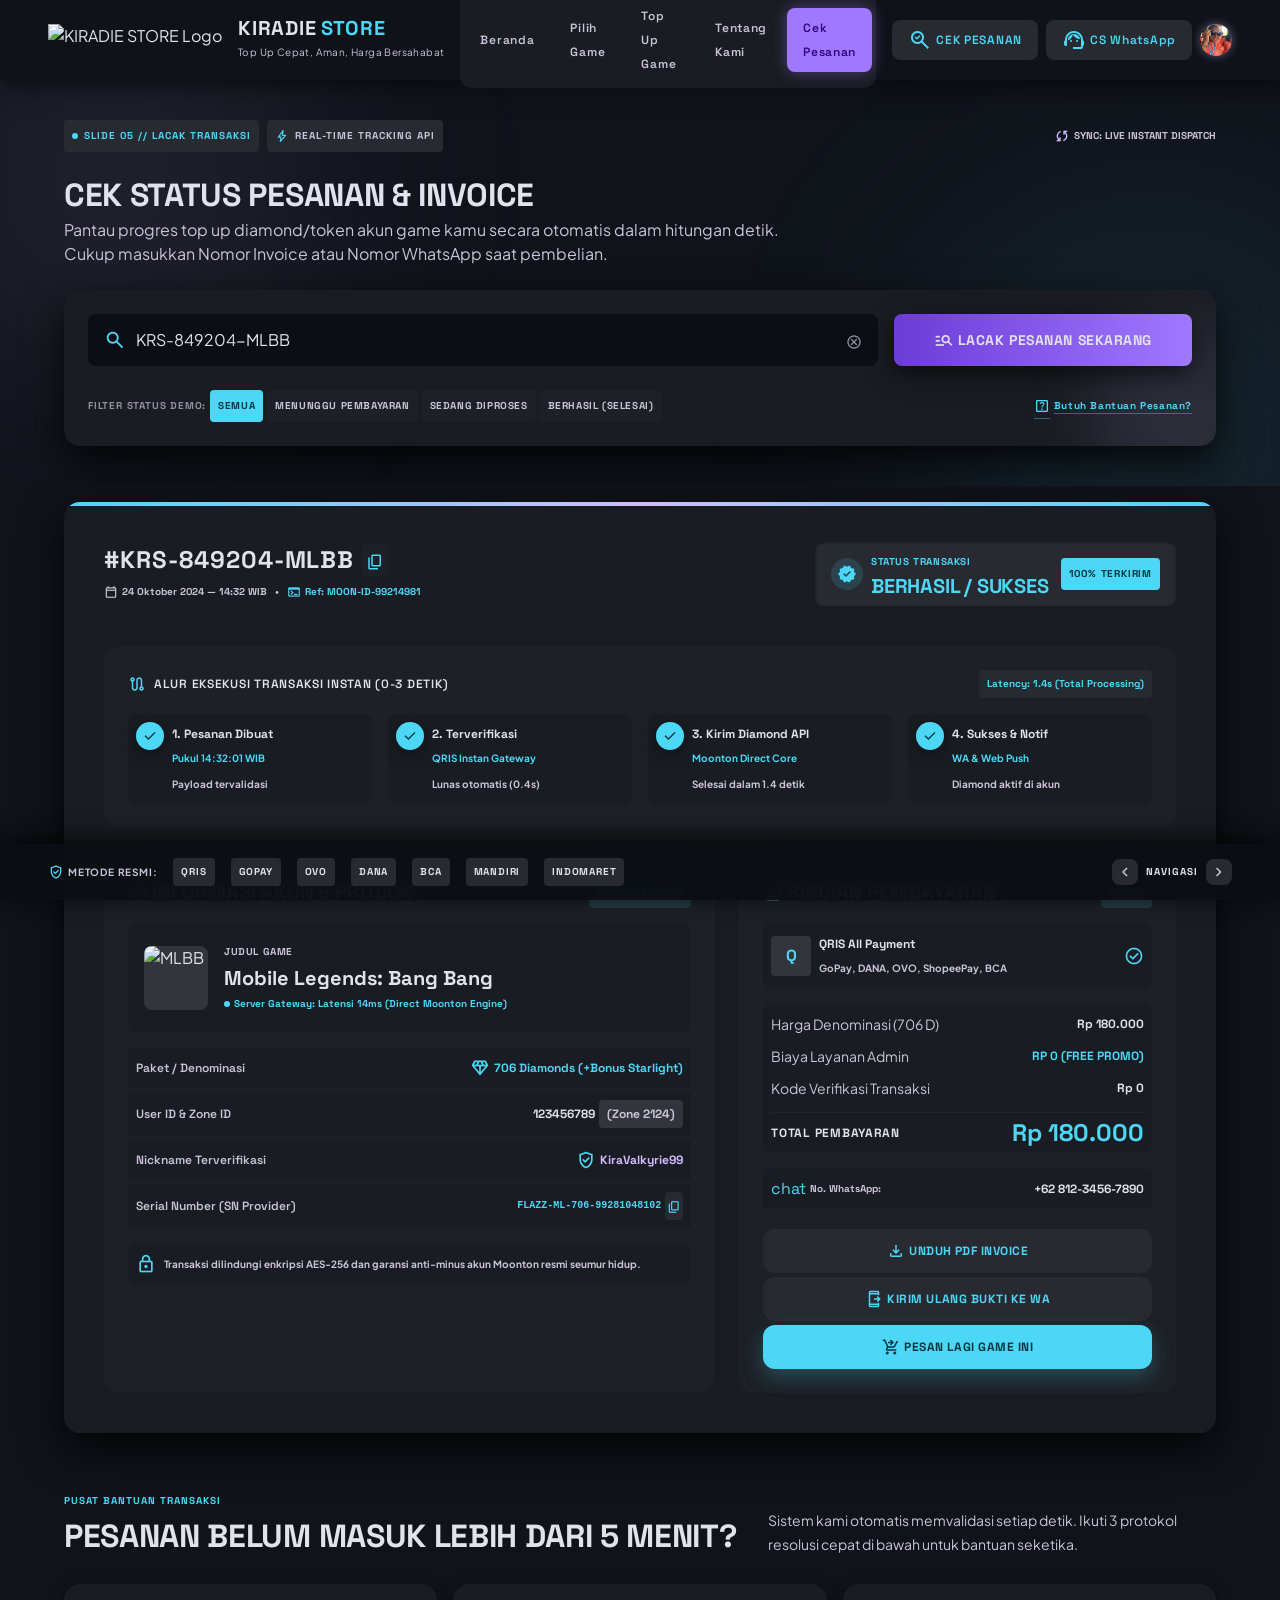
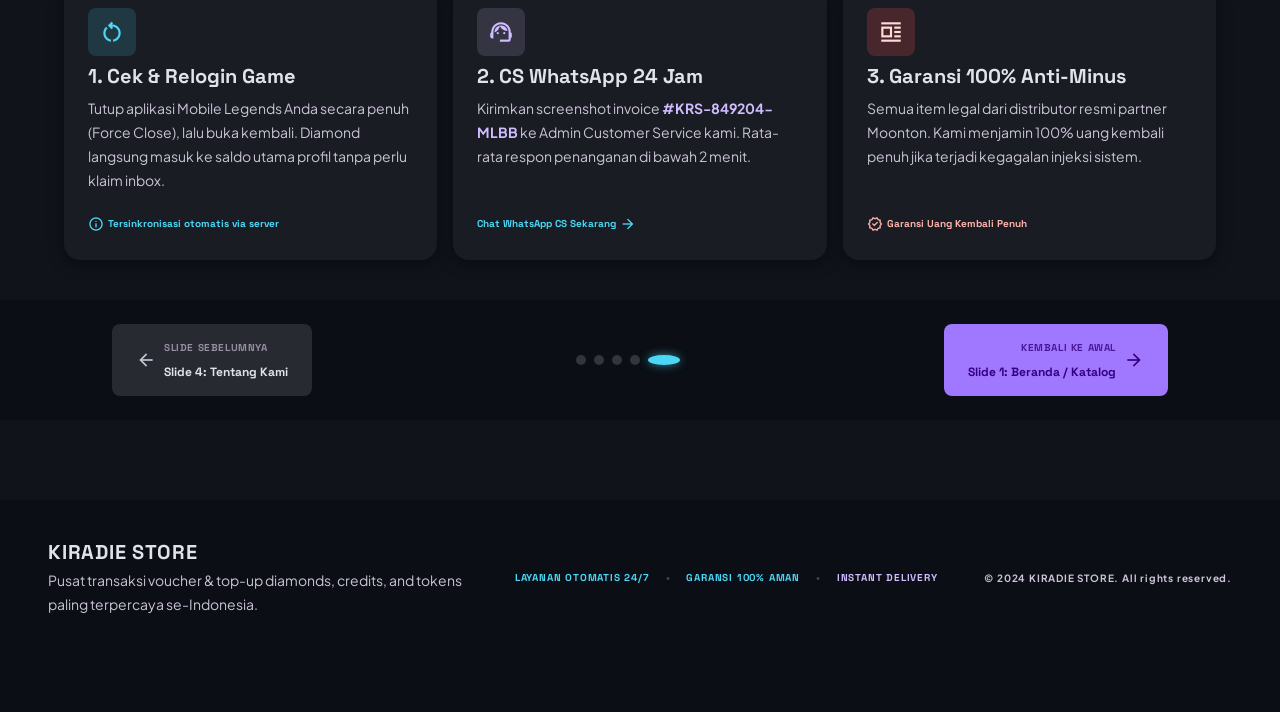
==== commit 9ec1e248: "Update cek-pesanan.html" ====
--- a/cek-pesanan.html
+++ b/cek-pesanan.html
@@ -28,7 +28,7 @@
       <div class="header-actions">
         <a href="cek-pesanan.html" class="btn-check-order"><span class="material-symbols-outlined">search_check</span><span>Cek Pesanan</span></a>
         <a href="https://wa.me/" target="_blank" rel="noopener noreferrer" class="btn-cs"><span class="material-symbols-outlined">support_agent</span><span>CS WhatsApp</span></a>
-        <img class="avatar" alt="Profile" src="https://lh3.googleusercontent.com/aida-public/[base64]">
+        <img class="avatar" alt="Profile" src="IMG-20261017-WA0147.png">
       </div>
     </div>
   </header>
@@ -300,4 +300,4 @@
     }
   </script>
 </body>
-</html>+</html>
